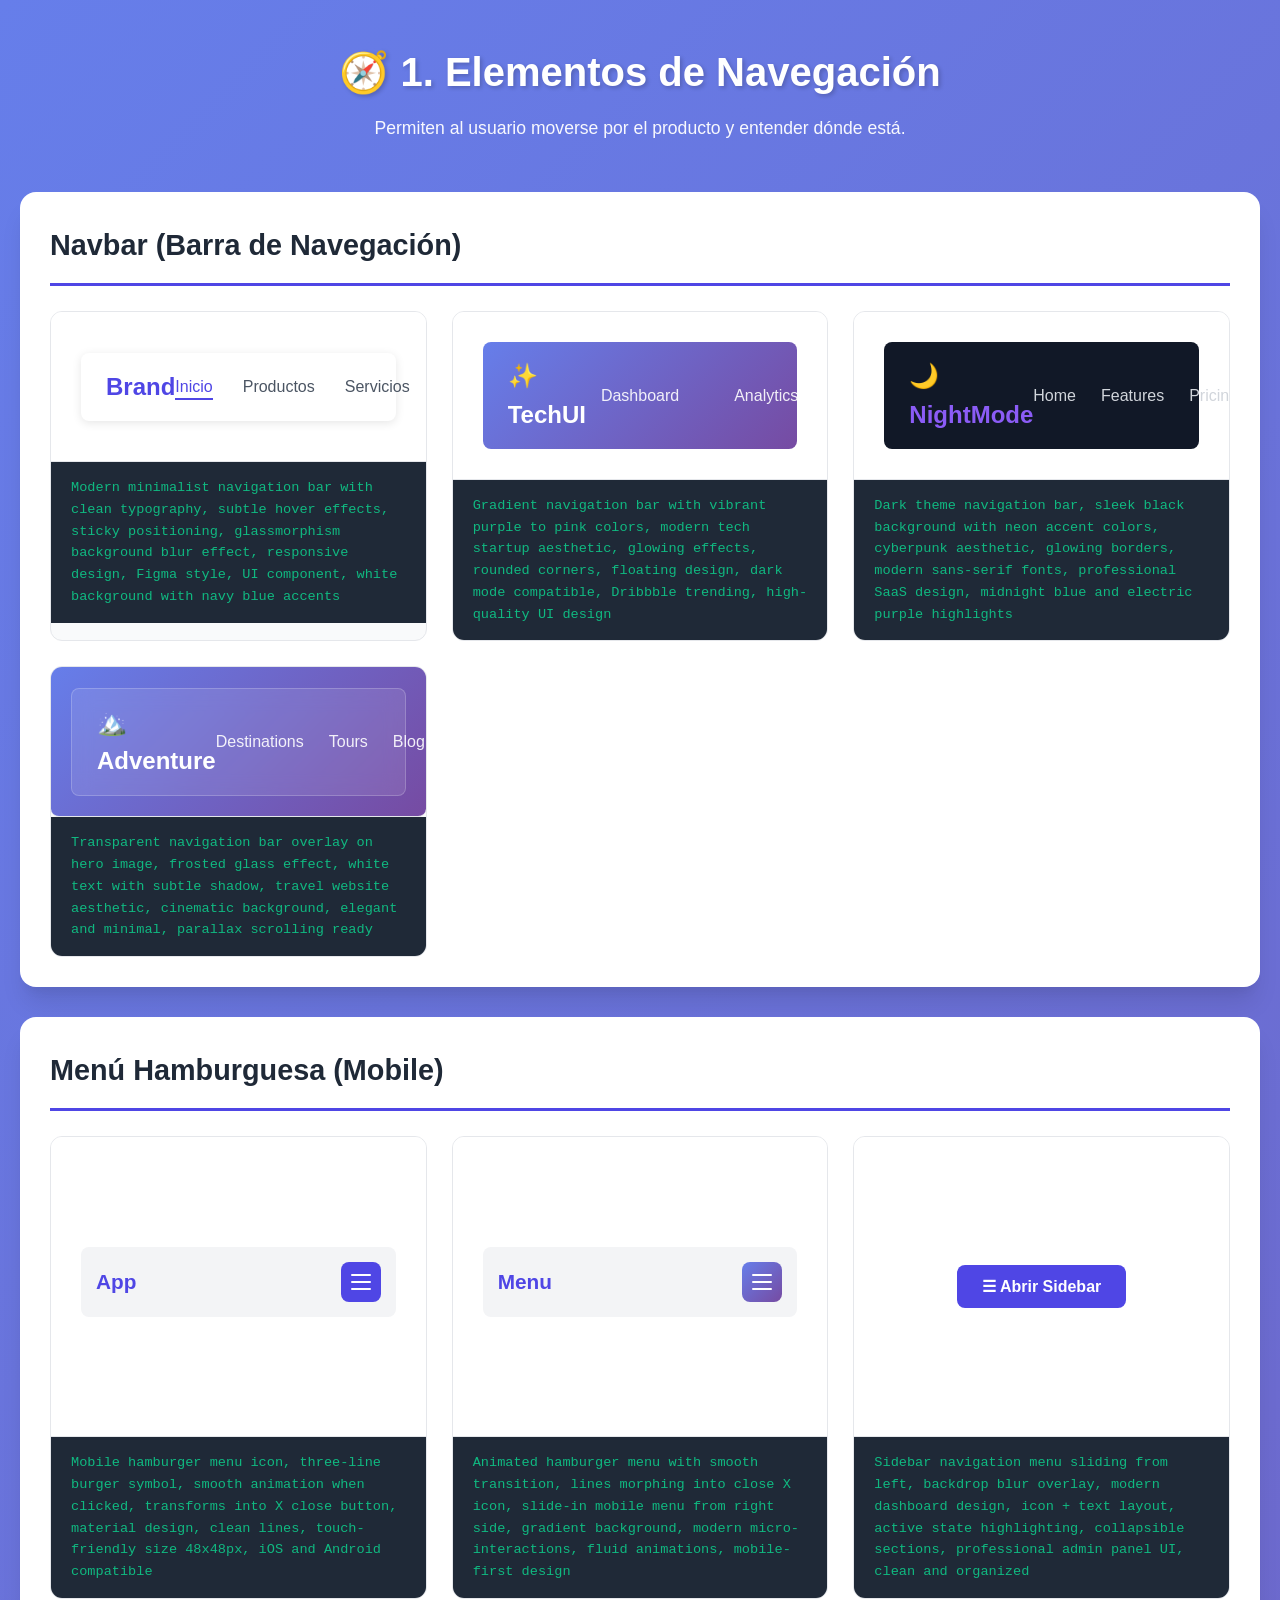
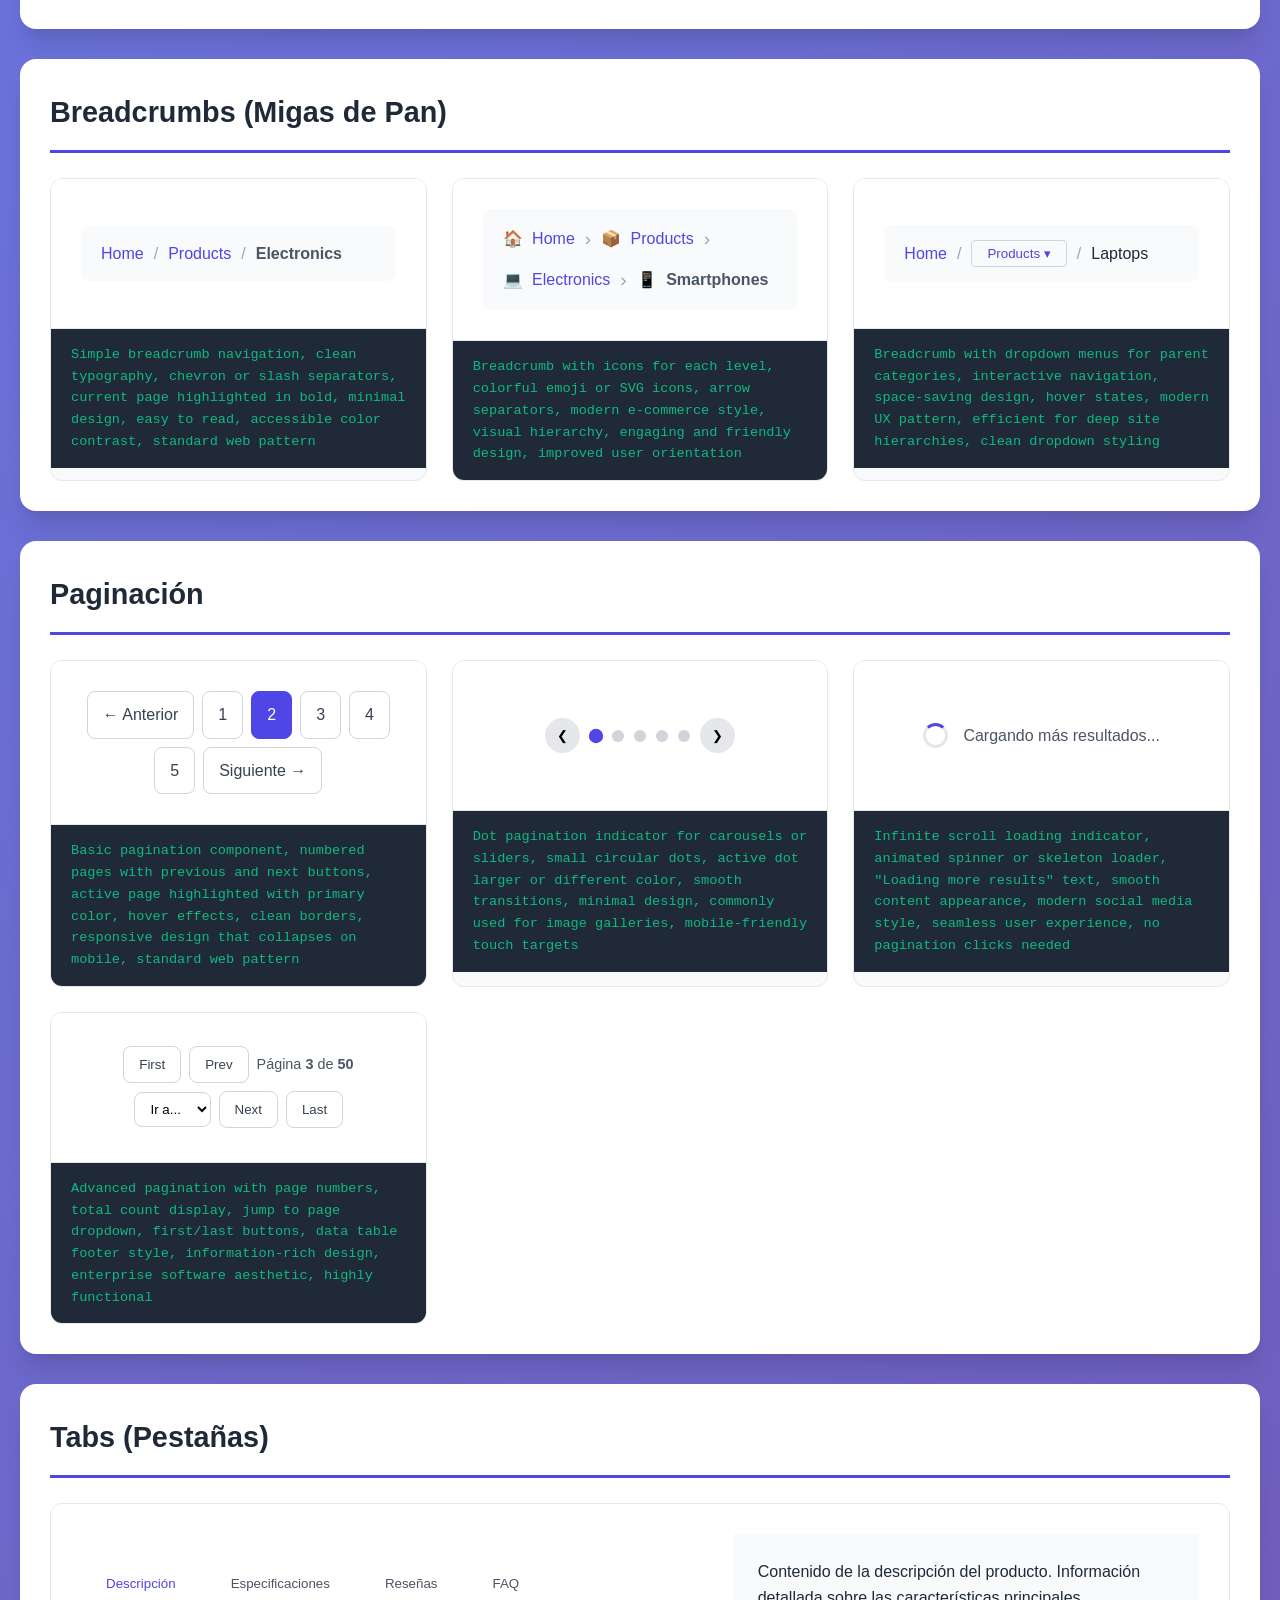
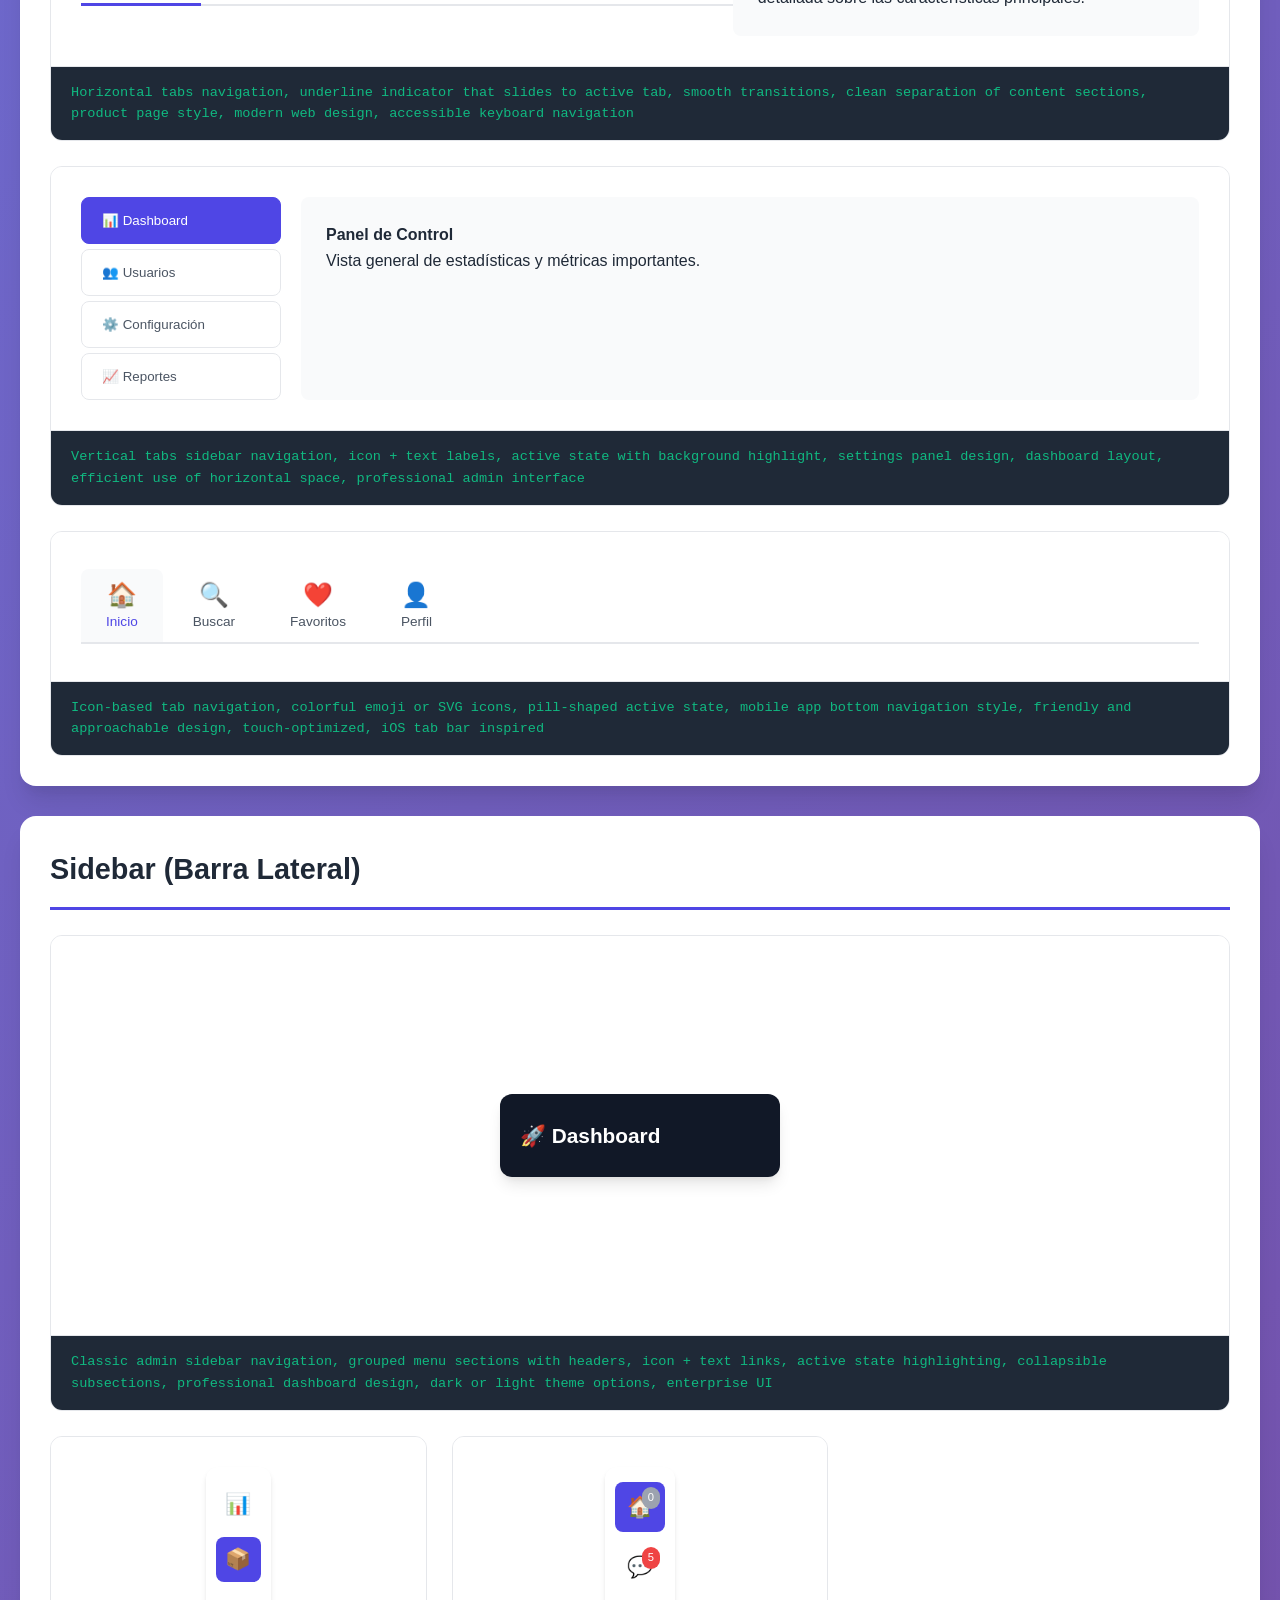
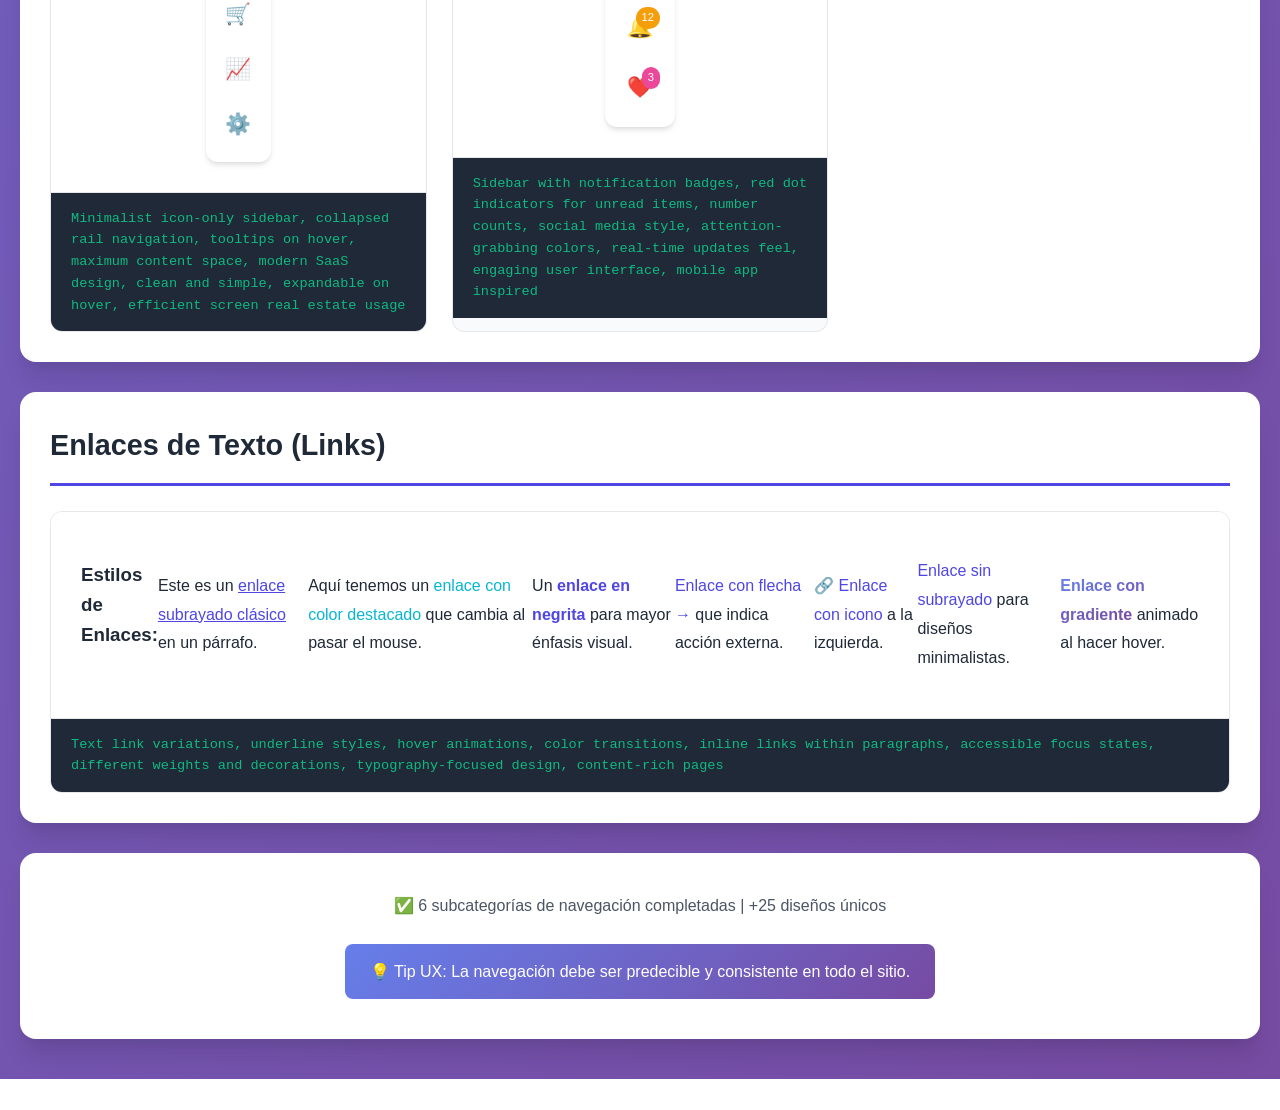
==== 1/components/01-navegacion/index.html @ bf999081 "update branch" ====
<!DOCTYPE html>
<html lang="es">
<head>
    <meta charset="UTF-8">
    <meta name="viewport" content="width=device-width, initial-scale=1.0">
    <title>UI/UX Mega Collection - Navegación</title>
    <link rel="stylesheet" href="../../assets/css/global.css">
    <link rel="stylesheet" href="styles.css">
</head>
<body>
    <div class="container">
        <header class="page-header">
            <h1>🧭 1. Elementos de Navegación</h1>
            <p>Permiten al usuario moverse por el producto y entender dónde está.</p>
        </header>

        <!-- BARRA DE NAVEGACIÓN -->
        <section class="component-section">
            <h2>Navbar (Barra de Navegación)</h2>
            
            <div class="component-grid">
                <!-- Navbar Clásica -->
                <div class="component-card">
                    <div class="preview">
                        <nav class="navbar-classic">
                            <div class="logo">Brand</div>
                            <ul class="nav-links">
                                <li><a href="#" class="active">Inicio</a></li>
                                <li><a href="#">Productos</a></li>
                                <li><a href="#">Servicios</a></li>
                                <li><a href="#">Contacto</a></li>
                            </ul>
                            <button class="btn-primary">Login</button>
                        </nav>
                    </div>
                    <div class="prompt-box" onclick="copyPrompt(this)">
                        <code>Modern minimalist navigation bar with clean typography, subtle hover effects, sticky positioning, glassmorphism background blur effect, responsive design, Figma style, UI component, white background with navy blue accents</code>
                    </div>
                </div>

                <!-- Navbar con Gradiente -->
                <div class="component-card">
                    <div class="preview">
                        <nav class="navbar-gradient">
                            <div class="logo-gradient">✨ TechUI</div>
                            <ul class="nav-links-gradient">
                                <li><a href="#">Dashboard</a></li>
                                <li><a href="#">Analytics</a></li>
                                <li><a href="#">Reports</a></li>
                                <li><a href="#">Settings</a></li>
                            </ul>
                            <div class="user-avatar">U</div>
                        </nav>
                    </div>
                    <div class="prompt-box" onclick="copyPrompt(this)">
                        <code>Gradient navigation bar with vibrant purple to pink colors, modern tech startup aesthetic, glowing effects, rounded corners, floating design, dark mode compatible, Dribbble trending, high-quality UI design</code>
                    </div>
                </div>

                <!-- Navbar oscura -->
                <div class="component-card">
                    <div class="preview">
                        <nav class="navbar-dark">
                            <div class="logo-dark">🌙 NightMode</div>
                            <ul class="nav-links-dark">
                                <li><a href="#">Home</a></li>
                                <li><a href="#">Features</a></li>
                                <li><a href="#">Pricing</a></li>
                                <li><a href="#">About</a></li>
                            </ul>
                            <button class="btn-outline-light">Sign Up</button>
                        </nav>
                    </div>
                    <div class="prompt-box" onclick="copyPrompt(this)">
                        <code>Dark theme navigation bar, sleek black background with neon accent colors, cyberpunk aesthetic, glowing borders, modern sans-serif fonts, professional SaaS design, midnight blue and electric purple highlights</code>
                    </div>
                </div>

                <!-- Navbar Transparente -->
                <div class="component-card">
                    <div class="preview navbar-transparent-wrapper">
                        <nav class="navbar-transparent">
                            <div class="logo-transparent">🏔️ Adventure</div>
                            <ul class="nav-links-transparent">
                                <li><a href="#">Destinations</a></li>
                                <li><a href="#">Tours</a></li>
                                <li><a href="#">Blog</a></li>
                                <li><a href="#">Contact</a></li>
                            </ul>
                        </nav>
                    </div>
                    <div class="prompt-box" onclick="copyPrompt(this)">
                        <code>Transparent navigation bar overlay on hero image, frosted glass effect, white text with subtle shadow, travel website aesthetic, cinematic background, elegant and minimal, parallax scrolling ready</code>
                    </div>
                </div>
            </div>
        </section>

        <!-- MENÚ HAMBURGUESA -->
        <section class="component-section">
            <h2>Menú Hamburguesa (Mobile)</h2>
            
            <div class="component-grid">
                <!-- Hamburguesa Clásico -->
                <div class="component-card">
                    <div class="preview mobile-preview">
                        <div class="mobile-header">
                            <span class="mobile-logo">App</span>
                            <button class="hamburger-btn" onclick="toggleMenu('menu1')">
                                <span></span>
                                <span></span>
                                <span></span>
                            </button>
                        </div>
                        <div id="menu1" class="mobile-menu">
                            <a href="#">Inicio</a>
                            <a href="#">Perfil</a>
                            <a href="#">Configuración</a>
                            <a href="#">Salir</a>
                        </div>
                    </div>
                    <div class="prompt-box" onclick="copyPrompt(this)">
                        <code>Mobile hamburger menu icon, three-line burger symbol, smooth animation when clicked, transforms into X close button, material design, clean lines, touch-friendly size 48x48px, iOS and Android compatible</code>
                    </div>
                </div>

                <!-- Hamburguesa Animado -->
                <div class="component-card">
                    <div class="preview mobile-preview">
                        <div class="mobile-header">
                            <span class="mobile-logo">Menu</span>
                            <button class="hamburger-animated" onclick="toggleMenu('menu2')">
                                <span class="line line1"></span>
                                <span class="line line2"></span>
                                <span class="line line3"></span>
                            </button>
                        </div>
                        <div id="menu2" class="mobile-menu-slide">
                            <a href="#" class="slide-link">🏠 Home</a>
                            <a href="#" class="slide-link">👤 Profile</a>
                            <a href="#" class="slide-link">⚙️ Settings</a>
                            <a href="#" class="slide-link">📊 Analytics</a>
                            <a href="#" class="slide-link">🚪 Logout</a>
                        </div>
                    </div>
                    <div class="prompt-box" onclick="copyPrompt(this)">
                        <code>Animated hamburger menu with smooth transition, lines morphing into close X icon, slide-in mobile menu from right side, gradient background, modern micro-interactions, fluid animations, mobile-first design</code>
                    </div>
                </div>

                <!-- Menú Lateral Deslizante -->
                <div class="component-card">
                    <div class="preview mobile-preview">
                        <button class="open-sidebar-btn" onclick="toggleSidebar()">☰ Abrir Sidebar</button>
                        <div id="sidebar-overlay" class="sidebar-overlay" onclick="toggleSidebar()"></div>
                        <div id="sidebar" class="sidebar-menu">
                            <div class="sidebar-header">
                                <h3>Menú</h3>
                                <button class="close-btn" onclick="toggleSidebar()">✕</button>
                            </div>
                            <nav class="sidebar-nav">
                                <a href="#" class="sidebar-item active">📱 Dashboard</a>
                                <a href="#" class="sidebar-item">🛒 Productos</a>
                                <a href="#" class="sidebar-item">📦 Pedidos</a>
                                <a href="#" class="sidebar-item">💬 Mensajes</a>
                                <a href="#" class="sidebar-item">⚙️ Configuración</a>
                            </nav>
                        </div>
                    </div>
                    <div class="prompt-box" onclick="copyPrompt(this)">
                        <code>Sidebar navigation menu sliding from left, backdrop blur overlay, modern dashboard design, icon + text layout, active state highlighting, collapsible sections, professional admin panel UI, clean and organized</code>
                    </div>
                </div>
            </div>
        </section>

        <!-- BREADCRUMBS -->
        <section class="component-section">
            <h2>Breadcrumbs (Migas de Pan)</h2>
            
            <div class="component-grid">
                <!-- Breadcrumb Simple -->
                <div class="component-card">
                    <div class="preview">
                        <nav class="breadcrumb-simple">
                            <a href="#">Home</a>
                            <span class="separator">/</span>
                            <a href="#">Products</a>
                            <span class="separator">/</span>
                            <span class="current">Electronics</span>
                        </nav>
                    </div>
                    <div class="prompt-box" onclick="copyPrompt(this)">
                        <code>Simple breadcrumb navigation, clean typography, chevron or slash separators, current page highlighted in bold, minimal design, easy to read, accessible color contrast, standard web pattern</code>
                    </div>
                </div>

                <!-- Breadcrumb con Iconos -->
                <div class="component-card">
                    <div class="preview">
                        <nav class="breadcrumb-icons">
                            <a href="#"><span class="icon">🏠</span> Home</a>
                            <span class="arrow">›</span>
                            <a href="#"><span class="icon">📦</span> Products</a>
                            <span class="arrow">›</span>
                            <a href="#"><span class="icon">💻</span> Electronics</a>
                            <span class="arrow">›</span>
                            <span class="current"><span class="icon">📱</span> Smartphones</span>
                        </nav>
                    </div>
                    <div class="prompt-box" onclick="copyPrompt(this)">
                        <code>Breadcrumb with icons for each level, colorful emoji or SVG icons, arrow separators, modern e-commerce style, visual hierarchy, engaging and friendly design, improved user orientation</code>
                    </div>
                </div>

                <!-- Breadcrumb Dropdown -->
                <div class="component-card">
                    <div class="preview">
                        <nav class="breadcrumb-dropdown">
                            <a href="#">Home</a>
                            <span class="separator">/</span>
                            <div class="dropdown-breadcrumb">
                                <button class="dropbtn">Products ▾</button>
                                <div class="dropdown-content">
                                    <a href="#">Electronics</a>
                                    <a href="#">Clothing</a>
                                    <a href="#">Books</a>
                                    <a href="#">Home & Garden</a>
                                </div>
                            </div>
                            <span class="separator">/</span>
                            <span class="current">Laptops</span>
                        </nav>
                    </div>
                    <div class="prompt-box" onclick="copyPrompt(this)">
                        <code>Breadcrumb with dropdown menus for parent categories, interactive navigation, space-saving design, hover states, modern UX pattern, efficient for deep site hierarchies, clean dropdown styling</code>
                    </div>
                </div>
            </div>
        </section>

        <!-- PAGINACIÓN -->
        <section class="component-section">
            <h2>Paginación</h2>
            
            <div class="component-grid">
                <!-- Paginación Básica -->
                <div class="component-card">
                    <div class="preview">
                        <div class="pagination-basic">
                            <a href="#" class="prev">← Anterior</a>
                            <a href="#" class="page">1</a>
                            <a href="#" class="page active">2</a>
                            <a href="#" class="page">3</a>
                            <a href="#" class="page">4</a>
                            <a href="#" class="page">5</a>
                            <a href="#" class="next">Siguiente →</a>
                        </div>
                    </div>
                    <div class="prompt-box" onclick="copyPrompt(this)">
                        <code>Basic pagination component, numbered pages with previous and next buttons, active page highlighted with primary color, hover effects, clean borders, responsive design that collapses on mobile, standard web pattern</code>
                    </div>
                </div>

                <!-- Paginación con Puntos -->
                <div class="component-card">
                    <div class="preview">
                        <div class="pagination-dots">
                            <button class="dot-btn">❮</button>
                            <span class="dot active"></span>
                            <span class="dot"></span>
                            <span class="dot"></span>
                            <span class="dot"></span>
                            <span class="dot"></span>
                            <button class="dot-btn">❯</button>
                        </div>
                    </div>
                    <div class="prompt-box" onclick="copyPrompt(this)">
                        <code>Dot pagination indicator for carousels or sliders, small circular dots, active dot larger or different color, smooth transitions, minimal design, commonly used for image galleries, mobile-friendly touch targets</code>
                    </div>
                </div>

                <!-- Paginación Infinita -->
                <div class="component-card">
                    <div class="preview">
                        <div class="infinite-scroll">
                            <div class="loading-spinner"></div>
                            <span>Cargando más resultados...</span>
                        </div>
                    </div>
                    <div class="prompt-box" onclick="copyPrompt(this)">
                        <code>Infinite scroll loading indicator, animated spinner or skeleton loader, "Loading more results" text, smooth content appearance, modern social media style, seamless user experience, no pagination clicks needed</code>
                    </div>
                </div>

                <!-- Paginación Avanzada -->
                <div class="component-card">
                    <div class="preview">
                        <div class="pagination-advanced">
                            <button class="btn-page">First</button>
                            <button class="btn-page">Prev</button>
                            <span class="page-info">Página <strong>3</strong> de <strong>50</strong></span>
                            <select class="page-jump">
                                <option>Ir a...</option>
                                <option>1</option>
                                <option>2</option>
                                <option>3</option>
                                <option>4</option>
                                <option>5</option>
                            </select>
                            <button class="btn-page">Next</button>
                            <button class="btn-page">Last</button>
                        </div>
                    </div>
                    <div class="prompt-box" onclick="copyPrompt(this)">
                        <code>Advanced pagination with page numbers, total count display, jump to page dropdown, first/last buttons, data table footer style, information-rich design, enterprise software aesthetic, highly functional</code>
                    </div>
                </div>
            </div>
        </section>

        <!-- TABS / PESTAÑAS -->
        <section class="component-section">
            <h2>Tabs (Pestañas)</h2>
            
            <div class="component-grid">
                <!-- Tabs Horizontales -->
                <div class="component-card full-width">
                    <div class="preview">
                        <div class="tabs-horizontal">
                            <button class="tab-btn active" onclick="switchTab(event, 'tab1')">Descripción</button>
                            <button class="tab-btn" onclick="switchTab(event, 'tab2')">Especificaciones</button>
                            <button class="tab-btn" onclick="switchTab(event, 'tab3')">Reseñas</button>
                            <button class="tab-btn" onclick="switchTab(event, 'tab4')">FAQ</button>
                        </div>
                        <div id="tab1" class="tab-content active">
                            <p>Contenido de la descripción del producto. Información detallada sobre las características principales.</p>
                        </div>
                    </div>
                    <div class="prompt-box" onclick="copyPrompt(this)">
                        <code>Horizontal tabs navigation, underline indicator that slides to active tab, smooth transitions, clean separation of content sections, product page style, modern web design, accessible keyboard navigation</code>
                    </div>
                </div>

                <!-- Tabs Verticales -->
                <div class="component-card full-width">
                    <div class="preview">
                        <div class="tabs-vertical">
                            <div class="vertical-tabs-list">
                                <button class="v-tab-btn active" onclick="switchVTab(event, 'vtab1')">📊 Dashboard</button>
                                <button class="v-tab-btn" onclick="switchVTab(event, 'vtab2')">👥 Usuarios</button>
                                <button class="v-tab-btn" onclick="switchVTab(event, 'vtab3')">⚙️ Configuración</button>
                                <button class="v-tab-btn" onclick="switchVTab(event, 'vtab4')">📈 Reportes</button>
                            </div>
                            <div id="vtab1" class="v-tab-content active">
                                <h4>Panel de Control</h4>
                                <p>Vista general de estadísticas y métricas importantes.</p>
                            </div>
                        </div>
                    </div>
                    <div class="prompt-box" onclick="copyPrompt(this)">
                        <code>Vertical tabs sidebar navigation, icon + text labels, active state with background highlight, settings panel design, dashboard layout, efficient use of horizontal space, professional admin interface</code>
                    </div>
                </div>

                <!-- Tabs con Iconos -->
                <div class="component-card full-width">
                    <div class="preview">
                        <div class="tabs-icon">
                            <button class="icon-tab-btn active">
                                <span class="tab-icon">🏠</span>
                                <span class="tab-text">Inicio</span>
                            </button>
                            <button class="icon-tab-btn">
                                <span class="tab-icon">🔍</span>
                                <span class="tab-text">Buscar</span>
                            </button>
                            <button class="icon-tab-btn">
                                <span class="tab-icon">❤️</span>
                                <span class="tab-text">Favoritos</span>
                            </button>
                            <button class="icon-tab-btn">
                                <span class="tab-icon">👤</span>
                                <span class="tab-text">Perfil</span>
                            </button>
                        </div>
                    </div>
                    <div class="prompt-box" onclick="copyPrompt(this)">
                        <code>Icon-based tab navigation, colorful emoji or SVG icons, pill-shaped active state, mobile app bottom navigation style, friendly and approachable design, touch-optimized, iOS tab bar inspired</code>
                    </div>
                </div>
            </div>
        </section>

        <!-- SIDEBAR -->
        <section class="component-section">
            <h2>Sidebar (Barra Lateral)</h2>
            
            <div class="component-grid">
                <!-- Sidebar Clásico -->
                <div class="component-card full-width">
                    <div class="preview sidebar-preview">
                        <aside class="sidebar-classic">
                            <div class="sidebar-brand">
                                <h3>🚀 Dashboard</h3>
                            </div>
                            <nav class="sidebar-menu">
                                <div class="menu-section">
                                    <span class="section-title">Principal</span>
                                    <a href="#" class="sidebar-link active">
                                        <span class="link-icon">📊</span>
                                        <span>Dashboard</span>
                                    </a>
                                    <a href="#" class="sidebar-link">
                                        <span class="link-icon">📦</span>
                                        <span>Productos</span>
                                    </a>
                                    <a href="#" class="sidebar-link">
                                        <span class="link-icon">🛒</span>
                                        <span>Pedidos</span>
                                    </a>
                                </div>
                                <div class="menu-section">
                                    <span class="section-title">Análisis</span>
                                    <a href="#" class="sidebar-link">
                                        <span class="link-icon">📈</span>
                                        <span>Reportes</span>
                                    </a>
                                    <a href="#" class="sidebar-link">
                                        <span class="link-icon">👥</span>
                                        <span>Clientes</span>
                                    </a>
                                </div>
                            </nav>
                        </aside>
                    </div>
                    <div class="prompt-box" onclick="copyPrompt(this)">
                        <code>Classic admin sidebar navigation, grouped menu sections with headers, icon + text links, active state highlighting, collapsible subsections, professional dashboard design, dark or light theme options, enterprise UI</code>
                    </div>
                </div>

                <!-- Sidebar Minimalista -->
                <div class="component-card">
                    <div class="preview sidebar-preview-small">
                        <aside class="sidebar-minimal">
                            <a href="#" class="mini-link" title="Dashboard">📊</a>
                            <a href="#" class="mini-link active" title="Productos">📦</a>
                            <a href="#" class="mini-link" title="Pedidos">🛒</a>
                            <a href="#" class="mini-link" title="Reportes">📈</a>
                            <a href="#" class="mini-link" title="Configuración">⚙️</a>
                        </aside>
                    </div>
                    <div class="prompt-box" onclick="copyPrompt(this)">
                        <code>Minimalist icon-only sidebar, collapsed rail navigation, tooltips on hover, maximum content space, modern SaaS design, clean and simple, expandable on hover, efficient screen real estate usage</code>
                    </div>
                </div>

                <!-- Sidebar con Notificaciones -->
                <div class="component-card">
                    <div class="preview sidebar-preview-small">
                        <aside class="sidebar-notifications">
                            <a href="#" class="notif-link active">
                                <span>🏠</span>
                                <span class="badge">0</span>
                            </a>
                            <a href="#" class="notif-link">
                                <span>💬</span>
                                <span class="badge badge-red">5</span>
                            </a>
                            <a href="#" class="notif-link">
                                <span>🔔</span>
                                <span class="badge badge-orange">12</span>
                            </a>
                            <a href="#" class="notif-link">
                                <span>❤️</span>
                                <span class="badge badge-pink">3</span>
                            </a>
                        </aside>
                    </div>
                    <div class="prompt-box" onclick="copyPrompt(this)">
                        <code>Sidebar with notification badges, red dot indicators for unread items, number counts, social media style, attention-grabbing colors, real-time updates feel, engaging user interface, mobile app inspired</code>
                    </div>
                </div>
            </div>
        </section>

        <!-- ENLACES DE TEXTO -->
        <section class="component-section">
            <h2>Enlaces de Texto (Links)</h2>
            
            <div class="component-grid">
                <div class="component-card">
                    <div class="preview links-preview">
                        <h3>Estilos de Enlaces:</h3>
                        <p>Este es un <a href="#" class="link-underline">enlace subrayado clásico</a> en un párrafo.</p>
                        <p>Aquí tenemos un <a href="#" class="link-color">enlace con color destacado</a> que cambia al pasar el mouse.</p>
                        <p>Un <a href="#" class="link-bold">enlace en negrita</a> para mayor énfasis visual.</p>
                        <p><a href="#" class="link-arrow">Enlace con flecha →</a> que indica acción externa.</p>
                        <p><a href="#" class="link-icon-left">🔗 Enlace con icono</a> a la izquierda.</p>
                        <p><a href="#" class="link-no-underline">Enlace sin subrayado</a> para diseños minimalistas.</p>
                        <p><a href="#" class="link-gradient">Enlace con gradiente</a> animado al hacer hover.</p>
                    </div>
                    <div class="prompt-box" onclick="copyPrompt(this)">
                        <code>Text link variations, underline styles, hover animations, color transitions, inline links within paragraphs, accessible focus states, different weights and decorations, typography-focused design, content-rich pages</code>
                    </div>
                </div>
            </div>
        </section>

        <footer class="page-footer">
            <p>✅ 6 subcategorías de navegación completadas | +25 diseños únicos</p>
            <p class="tip">💡 Tip UX: La navegación debe ser predecible y consistente en todo el sitio.</p>
        </footer>
    </div>

    <script src="../../assets/js/utils.js"></script>
    <script src="script.js"></script>
</body>
</html>
---- 1/assets/css/global.css ----
/* ========================================
   GLOBAL STYLES - UI/UX Mega Collection
   ======================================== */

:root {
    --primary: #4f46e5;
    --primary-dark: #4338ca;
    --secondary: #06b6d4;
    --success: #10b981;
    --warning: #f59e0b;
    --danger: #ef4444;
    --info: #3b82f6;
    
    --gray-50: #f9fafb;
    --gray-100: #f3f4f6;
    --gray-200: #e5e7eb;
    --gray-300: #d1d5db;
    --gray-400: #9ca3af;
    --gray-500: #6b7280;
    --gray-600: #4b5563;
    --gray-700: #374151;
    --gray-800: #1f2937;
    --gray-900: #111827;
    
    --shadow-sm: 0 1px 2px 0 rgba(0, 0, 0, 0.05);
    --shadow-md: 0 4px 6px -1px rgba(0, 0, 0, 0.1), 0 2px 4px -1px rgba(0, 0, 0, 0.06);
    --shadow-lg: 0 10px 15px -3px rgba(0, 0, 0, 0.1), 0 4px 6px -2px rgba(0, 0, 0, 0.05);
    --shadow-xl: 0 20px 25px -5px rgba(0, 0, 0, 0.1), 0 10px 10px -5px rgba(0, 0, 0, 0.04);
    
    --radius-sm: 4px;
    --radius-md: 8px;
    --radius-lg: 12px;
    --radius-xl: 16px;
    --radius-full: 9999px;
}

* {
    margin: 0;
    padding: 0;
    box-sizing: border-box;
}

body {
    font-family: 'Segoe UI', Tahoma, Geneva, Verdana, sans-serif;
    background: linear-gradient(135deg, #667eea 0%, #764ba2 100%);
    min-height: 100vh;
    color: var(--gray-800);
    line-height: 1.6;
}

.container {
    max-width: 1400px;
    margin: 0 auto;
    padding: 40px 20px;
}

.page-header {
    text-align: center;
    margin-bottom: 50px;
    color: white;
}

.page-header h1 {
    font-size: 2.5rem;
    margin-bottom: 10px;
    text-shadow: 2px 2px 4px rgba(0,0,0,0.2);
}

.page-header p {
    font-size: 1.1rem;
    opacity: 0.95;
}

.component-section {
    background: white;
    border-radius: var(--radius-xl);
    padding: 30px;
    margin-bottom: 30px;
    box-shadow: var(--shadow-xl);
}

.component-section h2 {
    color: var(--gray-800);
    margin-bottom: 25px;
    padding-bottom: 15px;
    border-bottom: 3px solid var(--primary);
    font-size: 1.8rem;
}

.component-grid {
    display: grid;
    grid-template-columns: repeat(auto-fit, minmax(350px, 1fr));
    gap: 25px;
}

.component-card {
    background: var(--gray-50);
    border-radius: var(--radius-lg);
    overflow: hidden;
    border: 1px solid var(--gray-200);
    transition: transform 0.3s ease, box-shadow 0.3s ease;
}

.component-card:hover {
    transform: translateY(-5px);
    box-shadow: var(--shadow-xl);
}

.component-card.full-width {
    grid-column: 1 / -1;
}

.preview {
    padding: 30px;
    background: white;
    min-height: 150px;
    display: flex;
    align-items: center;
    justify-content: center;
    border-bottom: 1px solid var(--gray-200);
}

.mobile-preview {
    min-height: 300px;
    flex-direction: column;
    position: relative;
    overflow: hidden;
}

.prompt-box {
    padding: 15px 20px;
    background: var(--gray-800);
    color: #10b981;
    font-family: 'Courier New', monospace;
    font-size: 0.85rem;
    cursor: pointer;
    transition: background 0.3s ease;
    position: relative;
}

.prompt-box:hover {
    background: var(--gray-900);
}

.prompt-box::before {
    content: '📋 Click para copiar';
    position: absolute;
    top: 5px;
    right: 10px;
    font-size: 0.7rem;
    color: var(--gray-400);
    opacity: 0;
    transition: opacity 0.3s ease;
}

.prompt-box:hover::before {
    opacity: 1;
}

.prompt-box code {
    display: block;
    word-wrap: break-word;
}

.page-footer {
    text-align: center;
    padding: 30px;
    background: white;
    border-radius: var(--radius-xl);
    margin-top: 30px;
    box-shadow: var(--shadow-xl);
}

.page-footer p {
    margin: 10px 0;
    color: var(--gray-600);
}

.page-footer .tip {
    background: linear-gradient(135deg, #667eea 0%, #764ba2 100%);
    color: white;
    padding: 15px 25px;
    border-radius: var(--radius-md);
    display: inline-block;
    margin-top: 15px;
}

/* Toast Notification */
.toast {
    position: fixed;
    bottom: 30px;
    right: 30px;
    background: var(--gray-800);
    color: white;
    padding: 15px 25px;
    border-radius: var(--radius-md);
    box-shadow: var(--shadow-xl);
    transform: translateX(400px);
    transition: transform 0.3s ease;
    z-index: 10000;
}

.toast.show {
    transform: translateX(0);
}

.toast.success {
    background: var(--success);
}

/* Responsive */
@media (max-width: 768px) {
    .container {
        padding: 20px 15px;
    }
    
    .page-header h1 {
        font-size: 1.8rem;
    }
    
    .component-section {
        padding: 20px;
    }
    
    .component-grid {
        grid-template-columns: 1fr;
    }
    
    .preview {
        padding: 20px;
    }
}
---- 1/components/01-navegacion/styles.css ----
/* ========================================
   NAVEGACIÓN - Estilos Específicos
   ======================================== */

/* === NAVBAR CLÁSICA === */
.navbar-classic {
    display: flex;
    align-items: center;
    justify-content: space-between;
    padding: 15px 25px;
    background: white;
    box-shadow: 0 2px 10px rgba(0,0,0,0.1);
    border-radius: var(--radius-md);
    width: 100%;
}

.navbar-classic .logo {
    font-size: 1.5rem;
    font-weight: bold;
    color: var(--primary);
}

.navbar-classic .nav-links {
    display: flex;
    list-style: none;
    gap: 30px;
}

.navbar-classic .nav-links a {
    text-decoration: none;
    color: var(--gray-600);
    font-weight: 500;
    transition: color 0.3s ease;
    position: relative;
}

.navbar-classic .nav-links a:hover,
.navbar-classic .nav-links a.active {
    color: var(--primary);
}

.navbar-classic .nav-links a::after {
    content: '';
    position: absolute;
    bottom: -5px;
    left: 0;
    width: 0;
    height: 2px;
    background: var(--primary);
    transition: width 0.3s ease;
}

.navbar-classic .nav-links a:hover::after,
.navbar-classic .nav-links a.active::after {
    width: 100%;
}

.btn-primary {
    background: var(--primary);
    color: white;
    border: none;
    padding: 10px 20px;
    border-radius: var(--radius-md);
    cursor: pointer;
    font-weight: 600;
    transition: background 0.3s ease;
}

.btn-primary:hover {
    background: var(--primary-dark);
}

/* === NAVBAR GRADIENTE === */
.navbar-gradient {
    display: flex;
    align-items: center;
    justify-content: space-between;
    padding: 15px 25px;
    background: linear-gradient(135deg, #667eea 0%, #764ba2 100%);
    border-radius: var(--radius-md);
    width: 100%;
    color: white;
}

.logo-gradient {
    font-size: 1.5rem;
    font-weight: bold;
}

.nav-links-gradient {
    display: flex;
    list-style: none;
    gap: 25px;
}

.nav-links-gradient a {
    color: rgba(255,255,255,0.9);
    text-decoration: none;
    font-weight: 500;
    transition: all 0.3s ease;
    padding: 8px 15px;
    border-radius: var(--radius-md);
}

.nav-links-gradient a:hover {
    background: rgba(255,255,255,0.2);
    color: white;
}

.user-avatar {
    width: 40px;
    height: 40px;
    border-radius: var(--radius-full);
    background: rgba(255,255,255,0.3);
    display: flex;
    align-items: center;
    justify-content: center;
    font-weight: bold;
    cursor: pointer;
    transition: transform 0.3s ease;
}

.user-avatar:hover {
    transform: scale(1.1);
}

/* === NAVBAR DARK === */
.navbar-dark {
    display: flex;
    align-items: center;
    justify-content: space-between;
    padding: 15px 25px;
    background: var(--gray-900);
    border-radius: var(--radius-md);
    width: 100%;
}

.logo-dark {
    font-size: 1.5rem;
    font-weight: bold;
    color: #8b5cf6;
}

.nav-links-dark {
    display: flex;
    list-style: none;
    gap: 25px;
}

.nav-links-dark a {
    color: var(--gray-300);
    text-decoration: none;
    font-weight: 500;
    transition: color 0.3s ease;
}

.nav-links-dark a:hover {
    color: #8b5cf6;
}

.btn-outline-light {
    background: transparent;
    color: white;
    border: 2px solid white;
    padding: 8px 20px;
    border-radius: var(--radius-md);
    cursor: pointer;
    font-weight: 600;
    transition: all 0.3s ease;
}

.btn-outline-light:hover {
    background: white;
    color: var(--gray-900);
}

/* === NAVBAR TRANSPARENTE === */
.navbar-transparent-wrapper {
    background: linear-gradient(135deg, #667eea 0%, #764ba2 100%);
    padding: 20px;
    border-radius: var(--radius-md);
    width: 100%;
}

.navbar-transparent {
    display: flex;
    align-items: center;
    justify-content: space-between;
    padding: 15px 25px;
    background: rgba(255,255,255,0.1);
    backdrop-filter: blur(10px);
    border-radius: var(--radius-md);
    width: 100%;
    border: 1px solid rgba(255,255,255,0.2);
}

.logo-transparent {
    font-size: 1.5rem;
    font-weight: bold;
    color: white;
}

.nav-links-transparent {
    display: flex;
    list-style: none;
    gap: 25px;
}

.nav-links-transparent a {
    color: rgba(255,255,255,0.9);
    text-decoration: none;
    font-weight: 500;
    transition: all 0.3s ease;
}

.nav-links-transparent a:hover {
    color: white;
    text-shadow: 0 0 10px rgba(255,255,255,0.5);
}

/* === HAMBURGER MENU === */
.mobile-header {
    display: flex;
    justify-content: space-between;
    align-items: center;
    width: 100%;
    padding: 15px;
    background: var(--gray-100);
    border-radius: var(--radius-md);
}

.mobile-logo {
    font-size: 1.3rem;
    font-weight: bold;
    color: var(--primary);
}

.hamburger-btn {
    width: 40px;
    height: 40px;
    background: var(--primary);
    border: none;
    border-radius: var(--radius-md);
    cursor: pointer;
    display: flex;
    flex-direction: column;
    justify-content: center;
    align-items: center;
    gap: 5px;
    transition: background 0.3s ease;
}

.hamburger-btn:hover {
    background: var(--primary-dark);
}

.hamburger-btn span {
    width: 20px;
    height: 2px;
    background: white;
    border-radius: 2px;
    transition: all 0.3s ease;
}

.mobile-menu {
    width: 100%;
    background: white;
    border-radius: var(--radius-md);
    margin-top: 10px;
    overflow: hidden;
    max-height: 0;
    transition: max-height 0.3s ease;
}

.mobile-menu.active {
    max-height: 300px;
}

.mobile-menu a {
    display: block;
    padding: 15px 20px;
    color: var(--gray-700);
    text-decoration: none;
    border-bottom: 1px solid var(--gray-100);
    transition: all 0.3s ease;
}

.mobile-menu a:hover {
    background: var(--gray-50);
    color: var(--primary);
    padding-left: 25px;
}

/* === HAMBURGER ANIMATED === */
.hamburger-animated {
    width: 40px;
    height: 40px;
    background: linear-gradient(135deg, #667eea 0%, #764ba2 100%);
    border: none;
    border-radius: var(--radius-md);
    cursor: pointer;
    display: flex;
    flex-direction: column;
    justify-content: center;
    align-items: center;
    gap: 5px;
    transition: transform 0.3s ease;
}

.hamburger-animated:hover {
    transform: scale(1.05);
}

.hamburger-animated .line {
    width: 20px;
    height: 2px;
    background: white;
    border-radius: 2px;
    transition: all 0.3s ease;
}

.hamburger-animated.active .line1 {
    transform: rotate(45deg) translate(5px, 5px);
}

.hamburger-animated.active .line2 {
    opacity: 0;
}

.hamburger-animated.active .line3 {
    transform: rotate(-45deg) translate(5px, -5px);
}

.mobile-menu-slide {
    width: 100%;
    background: linear-gradient(135deg, #667eea 0%, #764ba2 100%);
    border-radius: var(--radius-md);
    margin-top: 10px;
    overflow: hidden;
    max-height: 0;
    transition: max-height 0.3s ease;
}

.mobile-menu-slide.active {
    max-height: 400px;
}

.slide-link {
    display: block;
    padding: 15px 20px;
    color: white;
    text-decoration: none;
    border-bottom: 1px solid rgba(255,255,255,0.1);
    transition: all 0.3s ease;
}

.slide-link:hover {
    background: rgba(255,255,255,0.2);
    padding-left: 25px;
}

/* === SIDEBAR SLIDE === */
.open-sidebar-btn {
    padding: 12px 25px;
    background: var(--primary);
    color: white;
    border: none;
    border-radius: var(--radius-md);
    cursor: pointer;
    font-size: 1rem;
    font-weight: 600;
    transition: background 0.3s ease;
}

.open-sidebar-btn:hover {
    background: var(--primary-dark);
}

.sidebar-overlay {
    position: fixed;
    top: 0;
    left: 0;
    width: 100%;
    height: 100%;
    background: rgba(0,0,0,0.5);
    backdrop-filter: blur(5px);
    z-index: 999;
    opacity: 0;
    visibility: hidden;
    transition: all 0.3s ease;
}

.sidebar-overlay.active {
    opacity: 1;
    visibility: visible;
}

.sidebar-menu {
    position: fixed;
    top: 0;
    left: -300px;
    width: 280px;
    height: 100%;
    background: white;
    z-index: 1000;
    transition: left 0.3s ease;
    box-shadow: var(--shadow-xl);
}

.sidebar-menu.active {
    left: 0;
}

.sidebar-header {
    display: flex;
    justify-content: space-between;
    align-items: center;
    padding: 20px;
    background: var(--gray-900);
    color: white;
}

.sidebar-header h3 {
    font-size: 1.3rem;
}

.close-btn {
    background: transparent;
    border: none;
    color: white;
    font-size: 1.5rem;
    cursor: pointer;
    transition: transform 0.3s ease;
}

.close-btn:hover {
    transform: scale(1.2);
}

.sidebar-nav {
    padding: 20px 0;
}

.sidebar-item {
    display: flex;
    align-items: center;
    gap: 15px;
    padding: 15px 20px;
    color: var(--gray-700);
    text-decoration: none;
    transition: all 0.3s ease;
    border-left: 3px solid transparent;
}

.sidebar-item:hover,
.sidebar-item.active {
    background: var(--gray-50);
    color: var(--primary);
    border-left-color: var(--primary);
}

/* === BREADCRUMBS === */
.breadcrumb-simple,
.breadcrumb-icons,
.breadcrumb-dropdown {
    display: flex;
    align-items: center;
    gap: 10px;
    padding: 15px 20px;
    background: var(--gray-50);
    border-radius: var(--radius-md);
    width: 100%;
    flex-wrap: wrap;
}

.breadcrumb-simple a,
.breadcrumb-icons a,
.breadcrumb-dropdown a {
    color: var(--primary);
    text-decoration: none;
    font-weight: 500;
    transition: color 0.3s ease;
}

.breadcrumb-simple a:hover,
.breadcrumb-icons a:hover,
.breadcrumb-dropdown a:hover {
    color: var(--primary-dark);
    text-decoration: underline;
}

.breadcrumb-simple .separator,
.breadcrumb-dropdown .separator {
    color: var(--gray-400);
}

.breadcrumb-simple .current,
.breadcrumb-icons .current {
    color: var(--gray-600);
    font-weight: 600;
}

.breadcrumb-icons .icon {
    margin-right: 5px;
}

.breadcrumb-icons .arrow {
    color: var(--gray-400);
    font-size: 1.2rem;
}

/* Breadcrumb Dropdown */
.dropdown-breadcrumb {
    position: relative;
    display: inline-block;
}

.dropbtn {
    background: transparent;
    border: 1px solid var(--gray-300);
    padding: 5px 15px;
    border-radius: var(--radius-sm);
    cursor: pointer;
    color: var(--primary);
    font-weight: 500;
    transition: all 0.3s ease;
}

.dropbtn:hover {
    background: var(--primary);
    color: white;
    border-color: var(--primary);
}

.dropdown-content {
    display: none;
    position: absolute;
    top: 100%;
    left: 0;
    background: white;
    min-width: 180px;
    box-shadow: var(--shadow-lg);
    border-radius: var(--radius-md);
    z-index: 100;
    overflow: hidden;
}

.dropdown-breadcrumb:hover .dropdown-content {
    display: block;
}

.dropdown-content a {
    display: block;
    padding: 10px 15px;
    color: var(--gray-700);
    text-decoration: none;
    transition: background 0.3s ease;
}

.dropdown-content a:hover {
    background: var(--gray-50);
    color: var(--primary);
    text-decoration: none;
}

/* === PAGINACIÓN === */
.pagination-basic,
.pagination-advanced {
    display: flex;
    align-items: center;
    gap: 8px;
    justify-content: center;
    flex-wrap: wrap;
}

.pagination-basic a,
.btn-page {
    padding: 10px 15px;
    border: 1px solid var(--gray-300);
    background: white;
    color: var(--gray-700);
    text-decoration: none;
    border-radius: var(--radius-md);
    font-weight: 500;
    transition: all 0.3s ease;
    cursor: pointer;
}

.pagination-basic a:hover,
.btn-page:hover {
    background: var(--primary);
    color: white;
    border-color: var(--primary);
}

.pagination-basic a.active,
.btn-page.active {
    background: var(--primary);
    color: white;
    border-color: var(--primary);
}

.pagination-dots {
    display: flex;
    align-items: center;
    gap: 10px;
    justify-content: center;
}

.dot-btn {
    background: var(--gray-200);
    border: none;
    width: 35px;
    height: 35px;
    border-radius: var(--radius-full);
    cursor: pointer;
    transition: all 0.3s ease;
}

.dot-btn:hover {
    background: var(--primary);
    color: white;
}

.dot {
    width: 12px;
    height: 12px;
    border-radius: var(--radius-full);
    background: var(--gray-300);
    cursor: pointer;
    transition: all 0.3s ease;
}

.dot:hover,
.dot.active {
    background: var(--primary);
    transform: scale(1.2);
}

.infinite-scroll {
    display: flex;
    align-items: center;
    gap: 15px;
    justify-content: center;
    padding: 20px;
    color: var(--gray-600);
}

.loading-spinner {
    width: 25px;
    height: 25px;
    border: 3px solid var(--gray-200);
    border-top-color: var(--primary);
    border-radius: var(--radius-full);
    animation: spin 1s linear infinite;
}

@keyframes spin {
    to { transform: rotate(360deg); }
}

.page-info {
    color: var(--gray-600);
    font-size: 0.9rem;
}

.page-jump {
    padding: 8px 12px;
    border: 1px solid var(--gray-300);
    border-radius: var(--radius-md);
    background: white;
    cursor: pointer;
}

/* === TABS === */
.tabs-horizontal,
.tabs-icon {
    display: flex;
    gap: 5px;
    border-bottom: 2px solid var(--gray-200);
    padding-bottom: 0;
    width: 100%;
}

.tab-btn,
.icon-tab-btn {
    padding: 12px 25px;
    background: transparent;
    border: none;
    border-bottom: 3px solid transparent;
    cursor: pointer;
    font-weight: 500;
    color: var(--gray-600);
    transition: all 0.3s ease;
    margin-bottom: -2px;
}

.tab-btn:hover,
.icon-tab-btn:hover {
    color: var(--primary);
}

.tab-btn.active,
.icon-tab-btn.active {
    color: var(--primary);
    border-bottom-color: var(--primary);
}

.icon-tab-btn {
    display: flex;
    flex-direction: column;
    align-items: center;
    gap: 5px;
    border-radius: var(--radius-md) var(--radius-md) 0 0;
}

.icon-tab-btn.active {
    background: var(--gray-50);
    border-bottom: none;
    margin-bottom: 0;
}

.tab-icon {
    font-size: 1.5rem;
}

.tab-text {
    font-size: 0.85rem;
}

.tab-content {
    display: none;
    padding: 25px;
    background: var(--gray-50);
    border-radius: 0 0 var(--radius-md) var(--radius-md);
}

.tab-content.active {
    display: block;
}

/* Tabs Verticales */
.tabs-vertical {
    display: flex;
    gap: 20px;
    width: 100%;
}

.vertical-tabs-list {
    display: flex;
    flex-direction: column;
    gap: 5px;
    min-width: 200px;
}

.v-tab-btn {
    padding: 15px 20px;
    background: white;
    border: 1px solid var(--gray-200);
    border-radius: var(--radius-md);
    cursor: pointer;
    text-align: left;
    font-weight: 500;
    color: var(--gray-600);
    transition: all 0.3s ease;
}

.v-tab-btn:hover {
    border-color: var(--primary);
    color: var(--primary);
}

.v-tab-btn.active {
    background: var(--primary);
    color: white;
    border-color: var(--primary);
}

.v-tab-content {
    flex: 1;
    display: none;
    padding: 25px;
    background: var(--gray-50);
    border-radius: var(--radius-md);
}

.v-tab-content.active {
    display: block;
}

/* === SIDEBAR CLASSIC === */
.sidebar-preview {
    width: 100%;
    min-height: 400px;
}

.sidebar-classic {
    width: 100%;
    max-width: 280px;
    background: white;
    border-radius: var(--radius-lg);
    box-shadow: var(--shadow-lg);
    overflow: hidden;
}

.sidebar-brand {
    padding: 25px 20px;
    background: var(--gray-900);
    color: white;
}

.sidebar-brand h3 {
    font-size: 1.3rem;
}

.sidebar-menu {
    padding: 15px 0;
}

.menu-section {
    margin-bottom: 20px;
}

.section-title {
    display: block;
    padding: 10px 20px;
    font-size: 0.75rem;
    font-weight: 600;
    text-transform: uppercase;
    color: var(--gray-400);
    letter-spacing: 1px;
}

.sidebar-link {
    display: flex;
    align-items: center;
    gap: 12px;
    padding: 12px 20px;
    color: var(--gray-700);
    text-decoration: none;
    transition: all 0.3s ease;
    border-left: 3px solid transparent;
}

.sidebar-link:hover,
.sidebar-link.active {
    background: var(--gray-50);
    color: var(--primary);
    border-left-color: var(--primary);
}

.link-icon {
    font-size: 1.2rem;
}

/* Sidebar Minimalista */
.sidebar-preview-small {
    width: 100%;
    display: flex;
    justify-content: center;
}

.sidebar-minimal {
    display: flex;
    flex-direction: column;
    gap: 10px;
    padding: 15px 10px;
    background: white;
    border-radius: var(--radius-lg);
    box-shadow: var(--shadow-md);
}

.mini-link {
    width: 45px;
    height: 45px;
    display: flex;
    align-items: center;
    justify-content: center;
    border-radius: var(--radius-md);
    text-decoration: none;
    font-size: 1.3rem;
    transition: all 0.3s ease;
    position: relative;
}

.mini-link:hover {
    background: var(--gray-100);
}

.mini-link.active {
    background: var(--primary);
    color: white;
}

/* Sidebar con Notificaciones */
.sidebar-notifications {
    display: flex;
    flex-direction: column;
    gap: 10px;
    padding: 15px 10px;
    background: white;
    border-radius: var(--radius-lg);
    box-shadow: var(--shadow-md);
}

.notif-link {
    width: 50px;
    height: 50px;
    display: flex;
    align-items: center;
    justify-content: center;
    border-radius: var(--radius-md);
    text-decoration: none;
    font-size: 1.3rem;
    transition: all 0.3s ease;
    position: relative;
}

.notif-link:hover {
    background: var(--gray-100);
}

.notif-link.active {
    background: var(--primary);
    color: white;
}

.badge {
    position: absolute;
    top: 5px;
    right: 5px;
    background: var(--gray-400);
    color: white;
    font-size: 0.7rem;
    padding: 2px 6px;
    border-radius: var(--radius-full);
    min-width: 18px;
    text-align: center;
}

.badge-red {
    background: var(--danger);
}

.badge-orange {
    background: var(--warning);
}

.badge-pink {
    background: #ec4899;
}

/* === LINKS === */
.links-preview {
    width: 100%;
    text-align: left;
    padding: 30px;
}

.links-preview h3 {
    margin-bottom: 20px;
    color: var(--gray-800);
}

.links-preview p {
    margin: 15px 0;
    line-height: 1.8;
}

.link-underline {
    color: var(--primary);
    text-decoration: underline;
    transition: color 0.3s ease;
}

.link-underline:hover {
    color: var(--primary-dark);
}

.link-color {
    color: var(--secondary);
    text-decoration: none;
    font-weight: 500;
    transition: all 0.3s ease;
}

.link-color:hover {
    color: var(--primary);
    text-decoration: underline;
}

.link-bold {
    color: var(--primary);
    font-weight: 700;
    text-decoration: none;
    transition: all 0.3s ease;
}

.link-bold:hover {
    color: var(--primary-dark);
    text-decoration: underline;
}

.link-arrow {
    color: var(--primary);
    text-decoration: none;
    font-weight: 500;
    transition: all 0.3s ease;
}

.link-arrow:hover {
    color: var(--primary-dark);
    padding-right: 5px;
}

.link-icon-left {
    color: var(--primary);
    text-decoration: none;
    font-weight: 500;
    transition: all 0.3s ease;
}

.link-icon-left:hover {
    color: var(--primary-dark);
    transform: translateX(3px);
}

.link-no-underline {
    color: var(--primary);
    text-decoration: none;
    font-weight: 500;
    transition: all 0.3s ease;
}

.link-no-underline:hover {
    color: var(--primary-dark);
}

.link-gradient {
    background: linear-gradient(135deg, #667eea 0%, #764ba2 100%);
    -webkit-background-clip: text;
    -webkit-text-fill-color: transparent;
    background-clip: text;
    text-decoration: none;
    font-weight: 700;
    transition: all 0.3s ease;
}

.link-gradient:hover {
    filter: brightness(1.2);
    text-decoration: underline;
}

/* Responsive Navigation */
@media (max-width: 768px) {
    .navbar-classic,
    .navbar-gradient,
    .navbar-dark,
    .navbar-transparent {
        flex-wrap: wrap;
    }
    
    .navbar-classic .nav-links,
    .navbar-gradient .nav-links-gradient,
    .navbar-dark .nav-links-dark,
    .navbar-transparent .nav-links-transparent {
        order: 3;
        width: 100%;
        justify-content: center;
        margin-top: 15px;
        gap: 15px;
    }
    
    .tabs-vertical {
        flex-direction: column;
    }
    
    .vertical-tabs-list {
        flex-direction: row;
        overflow-x: auto;
        min-width: auto;
    }
    
    .v-tab-btn {
        white-space: nowrap;
    }
}
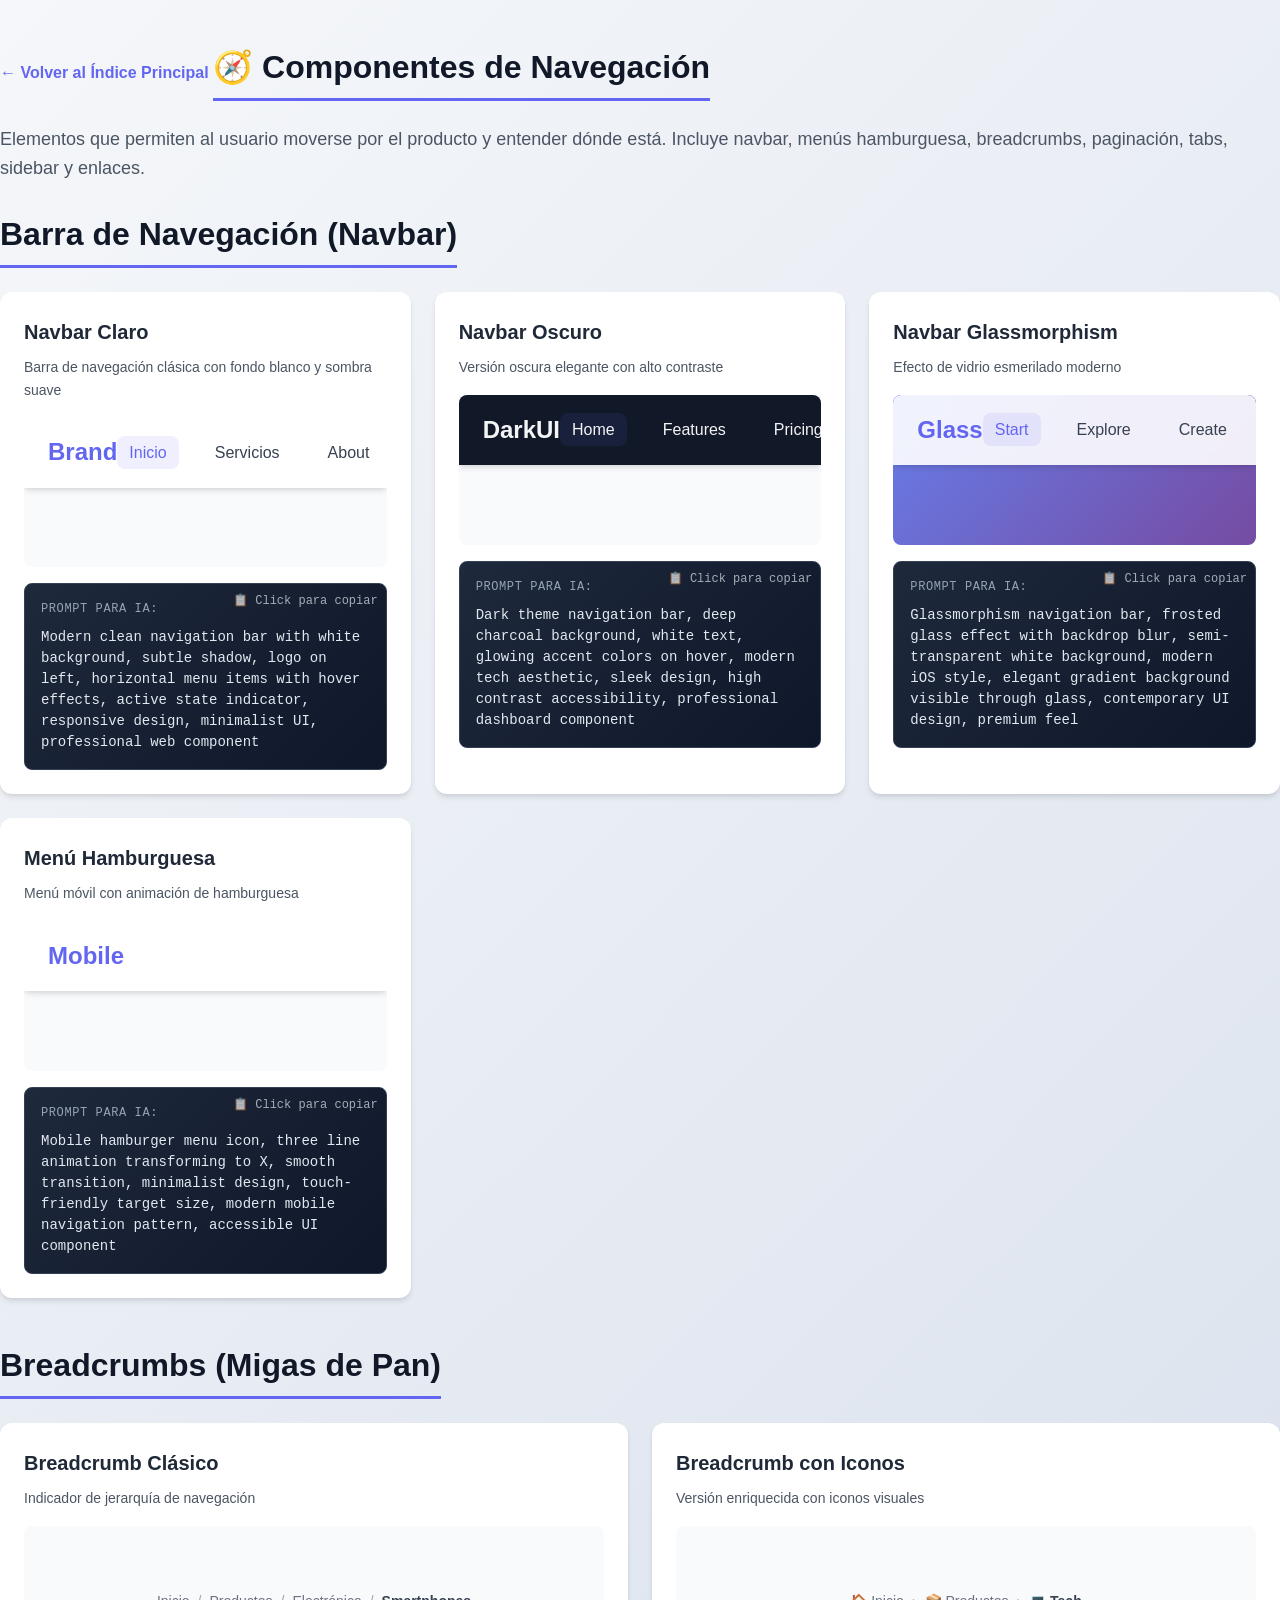
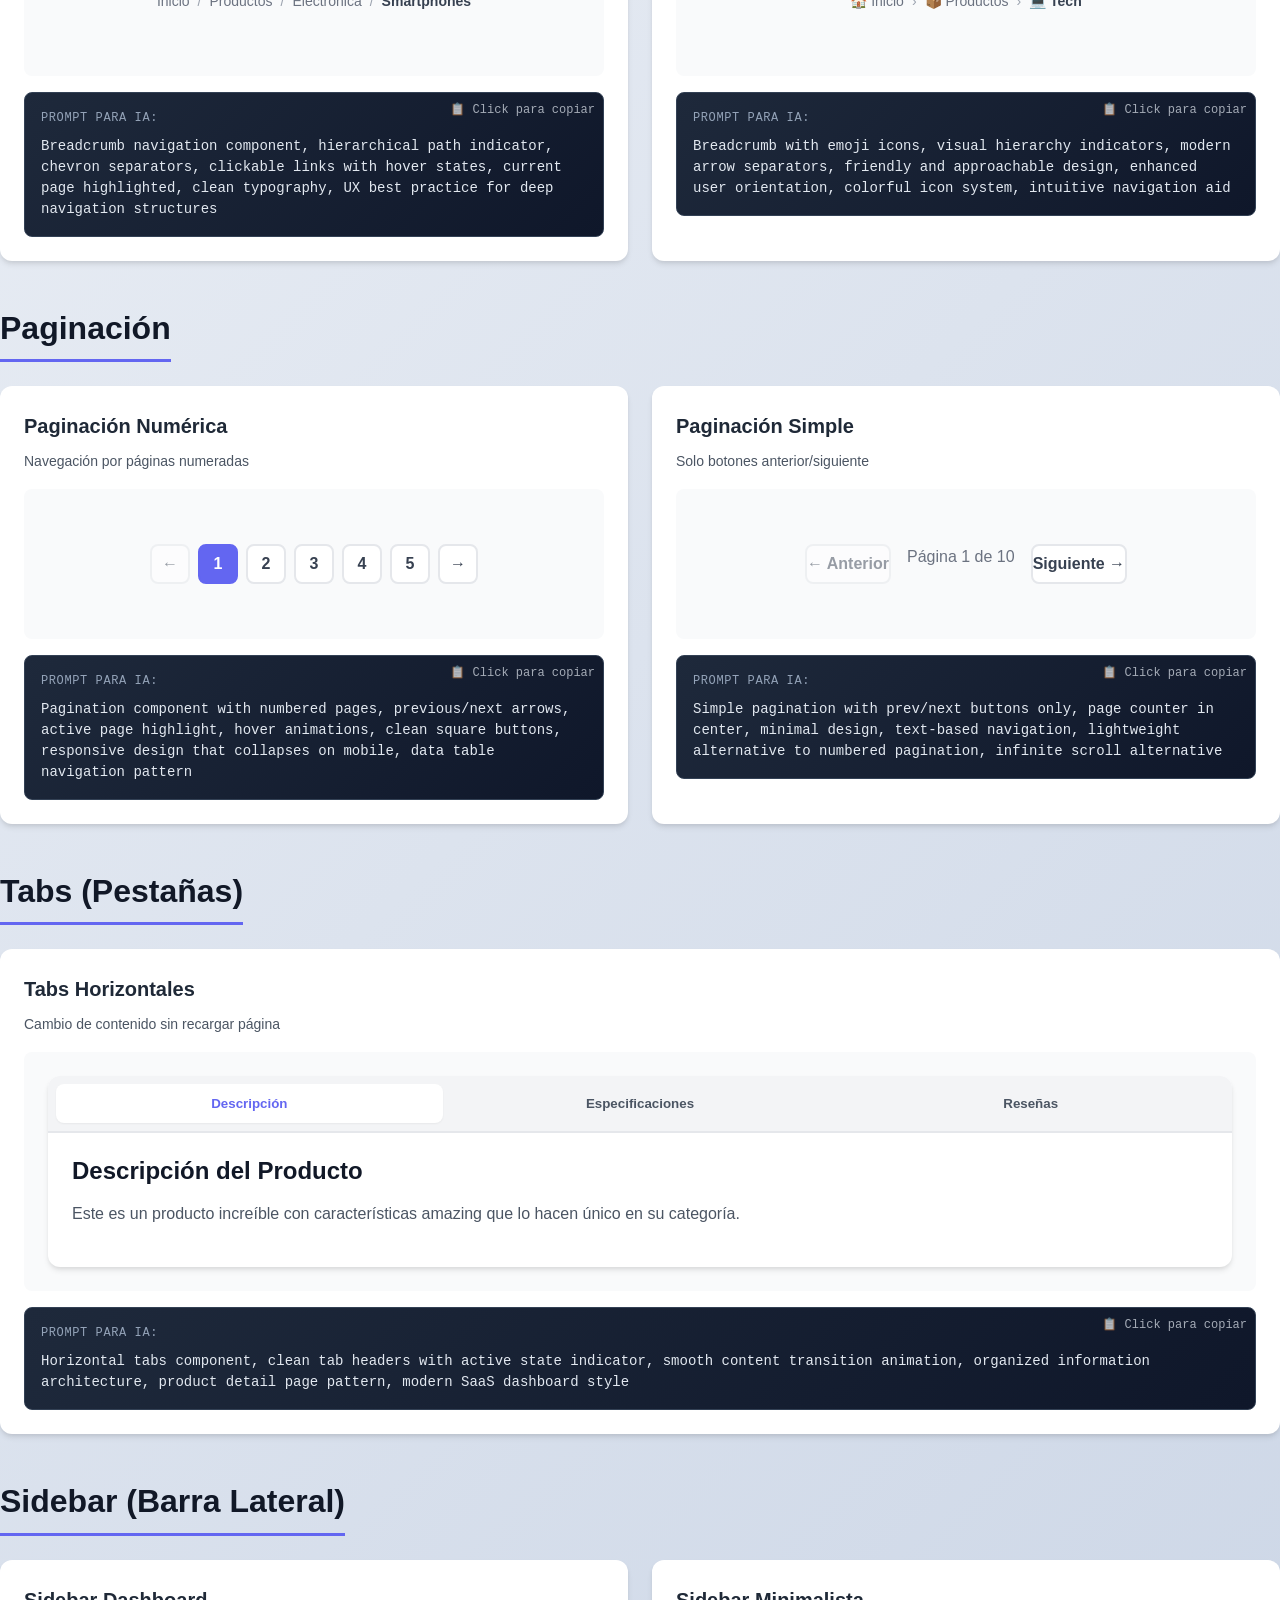
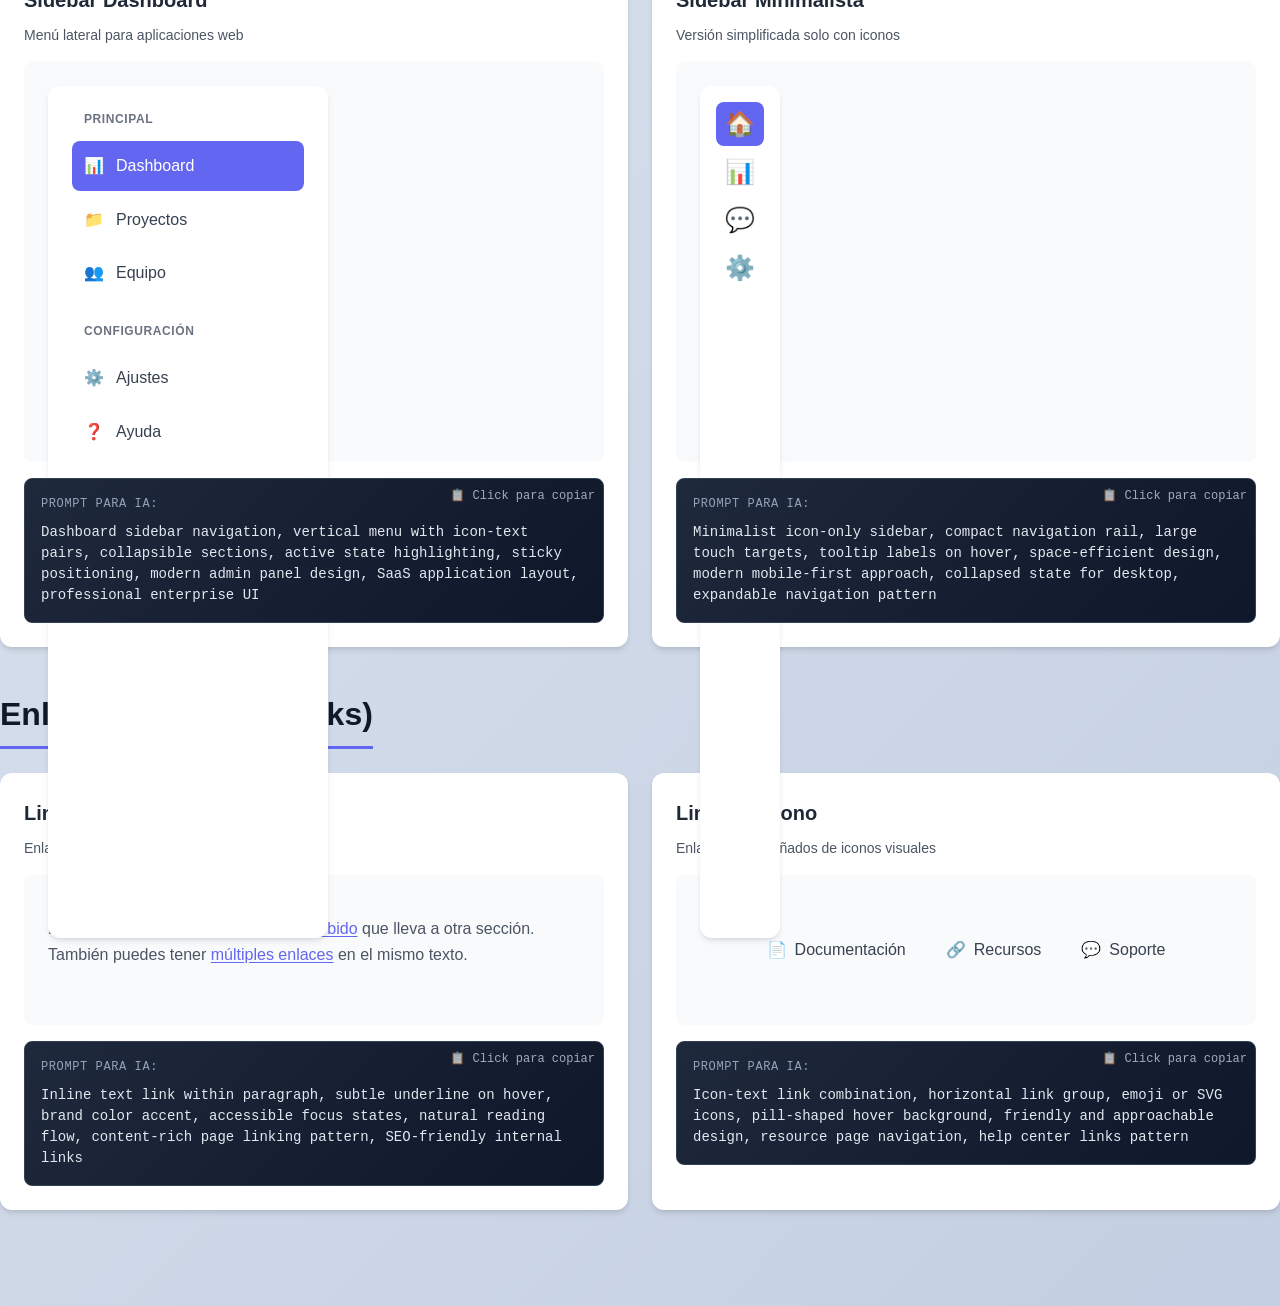
==== commit c6f35575: "update branch" ====
--- a/1/components/01-navegacion/index.html
+++ b/1/components/01-navegacion/index.html
@@ -1,519 +1,462 @@
 <!DOCTYPE html>
 <html lang="es">
 <head>
-    <meta charset="UTF-8">
-    <meta name="viewport" content="width=device-width, initial-scale=1.0">
-    <title>UI/UX Mega Collection - Navegación</title>
-    <link rel="stylesheet" href="../../assets/css/global.css">
-    <link rel="stylesheet" href="styles.css">
+  <meta charset="UTF-8">
+  <meta name="viewport" content="width=device-width, initial-scale=1.0">
+  <title>Componentes de Navegación UI/UX</title>
+  <link rel="stylesheet" href="../../assets/css/global.css">
+  <link rel="stylesheet" href="styles.css">
+  <style>
+    .component-section {
+      margin-bottom: var(--space-12);
+    }
+    
+    .section-title {
+      font-size: 2rem;
+      margin-bottom: var(--space-6);
+      padding-bottom: var(--space-3);
+      border-bottom: 3px solid var(--primary);
+      display: inline-block;
+    }
+    
+    .component-grid {
+      display: grid;
+      gap: var(--space-6);
+      grid-template-columns: repeat(auto-fit, minmax(350px, 1fr));
+    }
+    
+    .component-item {
+      background: var(--bg-white);
+      border-radius: var(--radius-lg);
+      padding: var(--space-6);
+      box-shadow: var(--shadow-md);
+    }
+    
+    .component-preview {
+      background: var(--gray-50);
+      border-radius: var(--radius-md);
+      padding: var(--space-6);
+      margin-bottom: var(--space-4);
+      min-height: 150px;
+      display: flex;
+      align-items: center;
+      justify-content: center;
+      flex-wrap: wrap;
+      gap: var(--space-4);
+    }
+    
+    .component-name {
+      font-size: 1.25rem;
+      font-weight: 700;
+      color: var(--gray-800);
+      margin-bottom: var(--space-2);
+    }
+    
+    .component-desc {
+      color: var(--gray-600);
+      font-size: 0.875rem;
+      margin-bottom: var(--space-4);
+    }
+    
+    .back-link {
+      display: inline-flex;
+      align-items: center;
+      gap: var(--space-2);
+      color: var(--primary);
+      font-weight: 600;
+      margin-bottom: var(--space-6);
+      text-decoration: none;
+    }
+    
+    .back-link:hover {
+      gap: var(--space-3);
+    }
+  </style>
 </head>
 <body>
-    <div class="container">
-        <header class="page-header">
-            <h1>🧭 1. Elementos de Navegación</h1>
-            <p>Permiten al usuario moverse por el producto y entender dónde está.</p>
-        </header>
-
-        <!-- BARRA DE NAVEGACIÓN -->
-        <section class="component-section">
-            <h2>Navbar (Barra de Navegación)</h2>
-            
-            <div class="component-grid">
-                <!-- Navbar Clásica -->
-                <div class="component-card">
-                    <div class="preview">
-                        <nav class="navbar-classic">
-                            <div class="logo">Brand</div>
-                            <ul class="nav-links">
-                                <li><a href="#" class="active">Inicio</a></li>
-                                <li><a href="#">Productos</a></li>
-                                <li><a href="#">Servicios</a></li>
-                                <li><a href="#">Contacto</a></li>
-                            </ul>
-                            <button class="btn-primary">Login</button>
-                        </nav>
-                    </div>
-                    <div class="prompt-box" onclick="copyPrompt(this)">
-                        <code>Modern minimalist navigation bar with clean typography, subtle hover effects, sticky positioning, glassmorphism background blur effect, responsive design, Figma style, UI component, white background with navy blue accents</code>
-                    </div>
+  <div class="container section">
+    <a href="../../index.html" class="back-link">← Volver al Índice Principal</a>
+    
+    <h1 class="section-title">🧭 Componentes de Navegación</h1>
+    <p style="margin-bottom: var(--space-8); font-size: 1.125rem;">
+      Elementos que permiten al usuario moverse por el producto y entender dónde está. 
+      Incluye navbar, menús hamburguesa, breadcrumbs, paginación, tabs, sidebar y enlaces.
+    </p>
+
+    <!-- Navbar Section -->
+    <section class="component-section">
+      <h2 class="section-title">Barra de Navegación (Navbar)</h2>
+      
+      <div class="component-grid">
+        <!-- Navbar Light -->
+        <div class="component-item">
+          <div class="component-name">Navbar Claro</div>
+          <div class="component-desc">Barra de navegación clásica con fondo blanco y sombra suave</div>
+          <div class="component-preview" style="display: block; padding: 0; overflow: hidden;">
+            <nav class="navbar">
+              <div class="navbar-container">
+                <a href="#" class="navbar-brand">Brand</a>
+                <ul class="navbar-menu">
+                  <li><a href="#" class="navbar-link active">Inicio</a></li>
+                  <li><a href="#" class="navbar-link">Servicios</a></li>
+                  <li><a href="#" class="navbar-link">About</a></li>
+                  <li><a href="#" class="navbar-link">Contacto</a></li>
+                </ul>
+              </div>
+            </nav>
+          </div>
+          <div class="prompt-box" onclick="copyPrompt(this)">
+            <div class="prompt-label">Prompt para IA:</div>
+            <code class="prompt-code">Modern clean navigation bar with white background, subtle shadow, logo on left, horizontal menu items with hover effects, active state indicator, responsive design, minimalist UI, professional web component</code>
+          </div>
+        </div>
+
+        <!-- Navbar Dark -->
+        <div class="component-item">
+          <div class="component-name">Navbar Oscuro</div>
+          <div class="component-desc">Versión oscura elegante con alto contraste</div>
+          <div class="component-preview" style="display: block; padding: 0; overflow: hidden;">
+            <nav class="navbar navbar-dark">
+              <div class="navbar-container">
+                <a href="#" class="navbar-brand">DarkUI</a>
+                <ul class="navbar-menu">
+                  <li><a href="#" class="navbar-link active">Home</a></li>
+                  <li><a href="#" class="navbar-link">Features</a></li>
+                  <li><a href="#" class="navbar-link">Pricing</a></li>
+                  <li><a href="#" class="navbar-link">Contact</a></li>
+                </ul>
+              </div>
+            </nav>
+          </div>
+          <div class="prompt-box" onclick="copyPrompt(this)">
+            <div class="prompt-label">Prompt para IA:</div>
+            <code class="prompt-code">Dark theme navigation bar, deep charcoal background, white text, glowing accent colors on hover, modern tech aesthetic, sleek design, high contrast accessibility, professional dashboard component</code>
+          </div>
+        </div>
+
+        <!-- Navbar Glassmorphism -->
+        <div class="component-item">
+          <div class="component-name">Navbar Glassmorphism</div>
+          <div class="component-desc">Efecto de vidrio esmerilado moderno</div>
+          <div class="component-preview" style="display: block; padding: 0; overflow: hidden; background: linear-gradient(135deg, #667eea 0%, #764ba2 100%);">
+            <nav class="navbar navbar-glass">
+              <div class="navbar-container">
+                <a href="#" class="navbar-brand">Glass</a>
+                <ul class="navbar-menu">
+                  <li><a href="#" class="navbar-link active">Start</a></li>
+                  <li><a href="#" class="navbar-link">Explore</a></li>
+                  <li><a href="#" class="navbar-link">Create</a></li>
+                </ul>
+              </div>
+            </nav>
+          </div>
+          <div class="prompt-box" onclick="copyPrompt(this)">
+            <div class="prompt-label">Prompt para IA:</div>
+            <code class="prompt-code">Glassmorphism navigation bar, frosted glass effect with backdrop blur, semi-transparent white background, modern iOS style, elegant gradient background visible through glass, contemporary UI design, premium feel</code>
+          </div>
+        </div>
+
+        <!-- Hamburger Menu -->
+        <div class="component-item">
+          <div class="component-name">Menú Hamburguesa</div>
+          <div class="component-desc">Menú móvil con animación de hamburguesa</div>
+          <div class="component-preview" style="display: block; padding: 0; overflow: hidden;">
+            <nav class="navbar" style="position: relative;">
+              <div class="navbar-container">
+                <a href="#" class="navbar-brand">Mobile</a>
+                <div class="hamburger" onclick="this.classList.toggle('active'); this.nextElementSibling.classList.toggle('active');">
+                  <span></span>
+                  <span></span>
+                  <span></span>
                 </div>
-
-                <!-- Navbar con Gradiente -->
-                <div class="component-card">
-                    <div class="preview">
-                        <nav class="navbar-gradient">
-                            <div class="logo-gradient">✨ TechUI</div>
-                            <ul class="nav-links-gradient">
-                                <li><a href="#">Dashboard</a></li>
-                                <li><a href="#">Analytics</a></li>
-                                <li><a href="#">Reports</a></li>
-                                <li><a href="#">Settings</a></li>
-                            </ul>
-                            <div class="user-avatar">U</div>
-                        </nav>
-                    </div>
-                    <div class="prompt-box" onclick="copyPrompt(this)">
-                        <code>Gradient navigation bar with vibrant purple to pink colors, modern tech startup aesthetic, glowing effects, rounded corners, floating design, dark mode compatible, Dribbble trending, high-quality UI design</code>
-                    </div>
-                </div>
-
-                <!-- Navbar oscura -->
-                <div class="component-card">
-                    <div class="preview">
-                        <nav class="navbar-dark">
-                            <div class="logo-dark">🌙 NightMode</div>
-                            <ul class="nav-links-dark">
-                                <li><a href="#">Home</a></li>
-                                <li><a href="#">Features</a></li>
-                                <li><a href="#">Pricing</a></li>
-                                <li><a href="#">About</a></li>
-                            </ul>
-                            <button class="btn-outline-light">Sign Up</button>
-                        </nav>
-                    </div>
-                    <div class="prompt-box" onclick="copyPrompt(this)">
-                        <code>Dark theme navigation bar, sleek black background with neon accent colors, cyberpunk aesthetic, glowing borders, modern sans-serif fonts, professional SaaS design, midnight blue and electric purple highlights</code>
-                    </div>
-                </div>
-
-                <!-- Navbar Transparente -->
-                <div class="component-card">
-                    <div class="preview navbar-transparent-wrapper">
-                        <nav class="navbar-transparent">
-                            <div class="logo-transparent">🏔️ Adventure</div>
-                            <ul class="nav-links-transparent">
-                                <li><a href="#">Destinations</a></li>
-                                <li><a href="#">Tours</a></li>
-                                <li><a href="#">Blog</a></li>
-                                <li><a href="#">Contact</a></li>
-                            </ul>
-                        </nav>
-                    </div>
-                    <div class="prompt-box" onclick="copyPrompt(this)">
-                        <code>Transparent navigation bar overlay on hero image, frosted glass effect, white text with subtle shadow, travel website aesthetic, cinematic background, elegant and minimal, parallax scrolling ready</code>
-                    </div>
-                </div>
+              </div>
+              <div class="mobile-menu">
+                <a href="#" class="navbar-link" style="display: block;">Inicio</a>
+                <a href="#" class="navbar-link" style="display: block;">Servicios</a>
+                <a href="#" class="navbar-link" style="display: block;">About</a>
+                <a href="#" class="navbar-link" style="display: block;">Contacto</a>
+              </div>
+            </nav>
+          </div>
+          <div class="prompt-box" onclick="copyPrompt(this)">
+            <div class="prompt-label">Prompt para IA:</div>
+            <code class="prompt-code">Mobile hamburger menu icon, three line animation transforming to X, smooth transition, minimalist design, touch-friendly target size, modern mobile navigation pattern, accessible UI component</code>
+          </div>
+        </div>
+      </div>
+    </section>
+
+    <!-- Breadcrumb Section -->
+    <section class="component-section">
+      <h2 class="section-title">Breadcrumbs (Migas de Pan)</h2>
+      
+      <div class="component-grid">
+        <div class="component-item">
+          <div class="component-name">Breadcrumb Clásico</div>
+          <div class="component-desc">Indicador de jerarquía de navegación</div>
+          <div class="component-preview">
+            <nav class="breadcrumb">
+              <a href="#" class="breadcrumb-item">Inicio</a>
+              <span class="breadcrumb-separator">/</span>
+              <a href="#" class="breadcrumb-item">Productos</a>
+              <span class="breadcrumb-separator">/</span>
+              <a href="#" class="breadcrumb-item">Electrónica</a>
+              <span class="breadcrumb-separator">/</span>
+              <span class="breadcrumb-item active">Smartphones</span>
+            </nav>
+          </div>
+          <div class="prompt-box" onclick="copyPrompt(this)">
+            <div class="prompt-label">Prompt para IA:</div>
+            <code class="prompt-code">Breadcrumb navigation component, hierarchical path indicator, chevron separators, clickable links with hover states, current page highlighted, clean typography, UX best practice for deep navigation structures</code>
+          </div>
+        </div>
+
+        <div class="component-item">
+          <div class="component-name">Breadcrumb con Iconos</div>
+          <div class="component-desc">Versión enriquecida con iconos visuales</div>
+          <div class="component-preview">
+            <nav class="breadcrumb">
+              <a href="#" class="breadcrumb-item">🏠 Inicio</a>
+              <span class="breadcrumb-separator">›</span>
+              <a href="#" class="breadcrumb-item">📦 Productos</a>
+              <span class="breadcrumb-separator">›</span>
+              <span class="breadcrumb-item active">💻 Tech</span>
+            </nav>
+          </div>
+          <div class="prompt-box" onclick="copyPrompt(this)">
+            <div class="prompt-label">Prompt para IA:</div>
+            <code class="prompt-code">Breadcrumb with emoji icons, visual hierarchy indicators, modern arrow separators, friendly and approachable design, enhanced user orientation, colorful icon system, intuitive navigation aid</code>
+          </div>
+        </div>
+      </div>
+    </section>
+
+    <!-- Pagination Section -->
+    <section class="component-section">
+      <h2 class="section-title">Paginación</h2>
+      
+      <div class="component-grid">
+        <div class="component-item">
+          <div class="component-name">Paginación Numérica</div>
+          <div class="component-desc">Navegación por páginas numeradas</div>
+          <div class="component-preview">
+            <ul class="pagination">
+              <li><a href="#" class="pagination-item disabled">←</a></li>
+              <li><a href="#" class="pagination-item active">1</a></li>
+              <li><a href="#" class="pagination-item">2</a></li>
+              <li><a href="#" class="pagination-item">3</a></li>
+              <li><a href="#" class="pagination-item">4</a></li>
+              <li><a href="#" class="pagination-item">5</a></li>
+              <li><a href="#" class="pagination-item">→</a></li>
+            </ul>
+          </div>
+          <div class="prompt-box" onclick="copyPrompt(this)">
+            <div class="prompt-label">Prompt para IA:</div>
+            <code class="prompt-code">Pagination component with numbered pages, previous/next arrows, active page highlight, hover animations, clean square buttons, responsive design that collapses on mobile, data table navigation pattern</code>
+          </div>
+        </div>
+
+        <div class="component-item">
+          <div class="component-name">Paginación Simple</div>
+          <div class="component-desc">Solo botones anterior/siguiente</div>
+          <div class="component-preview">
+            <ul class="pagination" style="gap: var(--space-4);">
+              <li><a href="#" class="pagination-item disabled">← Anterior</a></li>
+              <li><span style="color: var(--gray-500);">Página 1 de 10</span></li>
+              <li><a href="#" class="pagination-item">Siguiente →</a></li>
+            </ul>
+          </div>
+          <div class="prompt-box" onclick="copyPrompt(this)">
+            <div class="prompt-label">Prompt para IA:</div>
+            <code class="prompt-code">Simple pagination with prev/next buttons only, page counter in center, minimal design, text-based navigation, lightweight alternative to numbered pagination, infinite scroll alternative</code>
+          </div>
+        </div>
+      </div>
+    </section>
+
+    <!-- Tabs Section -->
+    <section class="component-section">
+      <h2 class="section-title">Tabs (Pestañas)</h2>
+      
+      <div class="component-grid">
+        <div class="component-item" style="grid-column: span 2;">
+          <div class="component-name">Tabs Horizontales</div>
+          <div class="component-desc">Cambio de contenido sin recargar página</div>
+          <div class="component-preview" style="display: block;">
+            <div class="tabs">
+              <div class="tabs-header">
+                <button class="tab-button active" data-tab="tab1">Descripción</button>
+                <button class="tab-button" data-tab="tab2">Especificaciones</button>
+                <button class="tab-button" data-tab="tab3">Reseñas</button>
+              </div>
+              <div id="tab1" class="tab-content active">
+                <h4>Descripción del Producto</h4>
+                <p>Este es un producto increíble con características amazing que lo hacen único en su categoría.</p>
+              </div>
+              <div id="tab2" class="tab-content">
+                <h4>Especificaciones Técnicas</h4>
+                <p>Dimensiones: 10x20cm | Peso: 500g | Material: Aluminio premium</p>
+              </div>
+              <div id="tab3" class="tab-content">
+                <h4>Reseñas de Clientes</h4>
+                <p>⭐⭐⭐⭐⭐ "Excelente producto, superó mis expectativas" - Juan P.</p>
+              </div>
             </div>
-        </section>
-
-        <!-- MENÚ HAMBURGUESA -->
-        <section class="component-section">
-            <h2>Menú Hamburguesa (Mobile)</h2>
-            
-            <div class="component-grid">
-                <!-- Hamburguesa Clásico -->
-                <div class="component-card">
-                    <div class="preview mobile-preview">
-                        <div class="mobile-header">
-                            <span class="mobile-logo">App</span>
-                            <button class="hamburger-btn" onclick="toggleMenu('menu1')">
-                                <span></span>
-                                <span></span>
-                                <span></span>
-                            </button>
-                        </div>
-                        <div id="menu1" class="mobile-menu">
-                            <a href="#">Inicio</a>
-                            <a href="#">Perfil</a>
-                            <a href="#">Configuración</a>
-                            <a href="#">Salir</a>
-                        </div>
-                    </div>
-                    <div class="prompt-box" onclick="copyPrompt(this)">
-                        <code>Mobile hamburger menu icon, three-line burger symbol, smooth animation when clicked, transforms into X close button, material design, clean lines, touch-friendly size 48x48px, iOS and Android compatible</code>
-                    </div>
-                </div>
-
-                <!-- Hamburguesa Animado -->
-                <div class="component-card">
-                    <div class="preview mobile-preview">
-                        <div class="mobile-header">
-                            <span class="mobile-logo">Menu</span>
-                            <button class="hamburger-animated" onclick="toggleMenu('menu2')">
-                                <span class="line line1"></span>
-                                <span class="line line2"></span>
-                                <span class="line line3"></span>
-                            </button>
-                        </div>
-                        <div id="menu2" class="mobile-menu-slide">
-                            <a href="#" class="slide-link">🏠 Home</a>
-                            <a href="#" class="slide-link">👤 Profile</a>
-                            <a href="#" class="slide-link">⚙️ Settings</a>
-                            <a href="#" class="slide-link">📊 Analytics</a>
-                            <a href="#" class="slide-link">🚪 Logout</a>
-                        </div>
-                    </div>
-                    <div class="prompt-box" onclick="copyPrompt(this)">
-                        <code>Animated hamburger menu with smooth transition, lines morphing into close X icon, slide-in mobile menu from right side, gradient background, modern micro-interactions, fluid animations, mobile-first design</code>
-                    </div>
-                </div>
-
-                <!-- Menú Lateral Deslizante -->
-                <div class="component-card">
-                    <div class="preview mobile-preview">
-                        <button class="open-sidebar-btn" onclick="toggleSidebar()">☰ Abrir Sidebar</button>
-                        <div id="sidebar-overlay" class="sidebar-overlay" onclick="toggleSidebar()"></div>
-                        <div id="sidebar" class="sidebar-menu">
-                            <div class="sidebar-header">
-                                <h3>Menú</h3>
-                                <button class="close-btn" onclick="toggleSidebar()">✕</button>
-                            </div>
-                            <nav class="sidebar-nav">
-                                <a href="#" class="sidebar-item active">📱 Dashboard</a>
-                                <a href="#" class="sidebar-item">🛒 Productos</a>
-                                <a href="#" class="sidebar-item">📦 Pedidos</a>
-                                <a href="#" class="sidebar-item">💬 Mensajes</a>
-                                <a href="#" class="sidebar-item">⚙️ Configuración</a>
-                            </nav>
-                        </div>
-                    </div>
-                    <div class="prompt-box" onclick="copyPrompt(this)">
-                        <code>Sidebar navigation menu sliding from left, backdrop blur overlay, modern dashboard design, icon + text layout, active state highlighting, collapsible sections, professional admin panel UI, clean and organized</code>
-                    </div>
-                </div>
+          </div>
+          <div class="prompt-box" onclick="copyPrompt(this)">
+            <div class="prompt-label">Prompt para IA:</div>
+            <code class="prompt-code">Horizontal tabs component, clean tab headers with active state indicator, smooth content transition animation, organized information architecture, product detail page pattern, modern SaaS dashboard style</code>
+          </div>
+        </div>
+      </div>
+    </section>
+
+    <!-- Sidebar Section -->
+    <section class="component-section">
+      <h2 class="section-title">Sidebar (Barra Lateral)</h2>
+      
+      <div class="component-grid">
+        <div class="component-item">
+          <div class="component-name">Sidebar Dashboard</div>
+          <div class="component-desc">Menú lateral para aplicaciones web</div>
+          <div class="component-preview" style="display: block; height: 400px;">
+            <aside class="sidebar">
+              <div class="sidebar-section">
+                <div class="sidebar-title">Principal</div>
+                <ul class="sidebar-menu">
+                  <li class="sidebar-item">
+                    <a href="#" class="sidebar-link active">
+                      <span class="sidebar-icon">📊</span>
+                      Dashboard
+                    </a>
+                  </li>
+                  <li class="sidebar-item">
+                    <a href="#" class="sidebar-link">
+                      <span class="sidebar-icon">📁</span>
+                      Proyectos
+                    </a>
+                  </li>
+                  <li class="sidebar-item">
+                    <a href="#" class="sidebar-link">
+                      <span class="sidebar-icon">👥</span>
+                      Equipo
+                    </a>
+                  </li>
+                </ul>
+              </div>
+              <div class="sidebar-section">
+                <div class="sidebar-title">Configuración</div>
+                <ul class="sidebar-menu">
+                  <li class="sidebar-item">
+                    <a href="#" class="sidebar-link">
+                      <span class="sidebar-icon">⚙️</span>
+                      Ajustes
+                    </a>
+                  </li>
+                  <li class="sidebar-item">
+                    <a href="#" class="sidebar-link">
+                      <span class="sidebar-icon">❓</span>
+                      Ayuda
+                    </a>
+                  </li>
+                </ul>
+              </div>
+            </aside>
+          </div>
+          <div class="prompt-box" onclick="copyPrompt(this)">
+            <div class="prompt-label">Prompt para IA:</div>
+            <code class="prompt-code">Dashboard sidebar navigation, vertical menu with icon-text pairs, collapsible sections, active state highlighting, sticky positioning, modern admin panel design, SaaS application layout, professional enterprise UI</code>
+          </div>
+        </div>
+
+        <div class="component-item">
+          <div class="component-name">Sidebar Minimalista</div>
+          <div class="component-desc">Versión simplificada solo con iconos</div>
+          <div class="component-preview" style="display: block; height: 400px;">
+            <aside class="sidebar" style="width: 80px; padding: var(--space-4);">
+              <ul class="sidebar-menu">
+                <li class="sidebar-item">
+                  <a href="#" class="sidebar-link active" style="justify-content: center;">
+                    <span class="sidebar-icon" style="font-size: 1.5rem;">🏠</span>
+                  </a>
+                </li>
+                <li class="sidebar-item">
+                  <a href="#" class="sidebar-link" style="justify-content: center;">
+                    <span class="sidebar-icon" style="font-size: 1.5rem;">📊</span>
+                  </a>
+                </li>
+                <li class="sidebar-item">
+                  <a href="#" class="sidebar-link" style="justify-content: center;">
+                    <span class="sidebar-icon" style="font-size: 1.5rem;">💬</span>
+                  </a>
+                </li>
+                <li class="sidebar-item">
+                  <a href="#" class="sidebar-link" style="justify-content: center;">
+                    <span class="sidebar-icon" style="font-size: 1.5rem;">⚙️</span>
+                  </a>
+                </li>
+              </ul>
+            </aside>
+          </div>
+          <div class="prompt-box" onclick="copyPrompt(this)">
+            <div class="prompt-label">Prompt para IA:</div>
+            <code class="prompt-code">Minimalist icon-only sidebar, compact navigation rail, large touch targets, tooltip labels on hover, space-efficient design, modern mobile-first approach, collapsed state for desktop, expandable navigation pattern</code>
+          </div>
+        </div>
+      </div>
+    </section>
+
+    <!-- Text Links Section -->
+    <section class="component-section">
+      <h2 class="section-title">Enlaces de Texto (Links)</h2>
+      
+      <div class="component-grid">
+        <div class="component-item">
+          <div class="component-name">Link Inline</div>
+          <div class="component-desc">Enlaces dentro de párrafos de texto</div>
+          <div class="component-preview">
+            <p>
+              Este es un párrafo con un <a href="#" class="text-link">enlace embebido</a> 
+              que lleva a otra sección. También puedes tener 
+              <a href="#" class="text-link">múltiples enlaces</a> en el mismo texto.
+            </p>
+          </div>
+          <div class="prompt-box" onclick="copyPrompt(this)">
+            <div class="prompt-label">Prompt para IA:</div>
+            <code class="prompt-code">Inline text link within paragraph, subtle underline on hover, brand color accent, accessible focus states, natural reading flow, content-rich page linking pattern, SEO-friendly internal links</code>
+          </div>
+        </div>
+
+        <div class="component-item">
+          <div class="component-name">Link con Icono</div>
+          <div class="component-desc">Enlaces acompañados de iconos visuales</div>
+          <div class="component-preview">
+            <div class="link-group">
+              <a href="#" class="text-link-icon">
+                <span>📄</span> Documentación
+              </a>
+              <a href="#" class="text-link-icon">
+                <span>🔗</span> Recursos
+              </a>
+              <a href="#" class="text-link-icon">
+                <span>💬</span> Soporte
+              </a>
             </div>
-        </section>
-
-        <!-- BREADCRUMBS -->
-        <section class="component-section">
-            <h2>Breadcrumbs (Migas de Pan)</h2>
-            
-            <div class="component-grid">
-                <!-- Breadcrumb Simple -->
-                <div class="component-card">
-                    <div class="preview">
-                        <nav class="breadcrumb-simple">
-                            <a href="#">Home</a>
-                            <span class="separator">/</span>
-                            <a href="#">Products</a>
-                            <span class="separator">/</span>
-                            <span class="current">Electronics</span>
-                        </nav>
-                    </div>
-                    <div class="prompt-box" onclick="copyPrompt(this)">
-                        <code>Simple breadcrumb navigation, clean typography, chevron or slash separators, current page highlighted in bold, minimal design, easy to read, accessible color contrast, standard web pattern</code>
-                    </div>
-                </div>
-
-                <!-- Breadcrumb con Iconos -->
-                <div class="component-card">
-                    <div class="preview">
-                        <nav class="breadcrumb-icons">
-                            <a href="#"><span class="icon">🏠</span> Home</a>
-                            <span class="arrow">›</span>
-                            <a href="#"><span class="icon">📦</span> Products</a>
-                            <span class="arrow">›</span>
-                            <a href="#"><span class="icon">💻</span> Electronics</a>
-                            <span class="arrow">›</span>
-                            <span class="current"><span class="icon">📱</span> Smartphones</span>
-                        </nav>
-                    </div>
-                    <div class="prompt-box" onclick="copyPrompt(this)">
-                        <code>Breadcrumb with icons for each level, colorful emoji or SVG icons, arrow separators, modern e-commerce style, visual hierarchy, engaging and friendly design, improved user orientation</code>
-                    </div>
-                </div>
-
-                <!-- Breadcrumb Dropdown -->
-                <div class="component-card">
-                    <div class="preview">
-                        <nav class="breadcrumb-dropdown">
-                            <a href="#">Home</a>
-                            <span class="separator">/</span>
-                            <div class="dropdown-breadcrumb">
-                                <button class="dropbtn">Products ▾</button>
-                                <div class="dropdown-content">
-                                    <a href="#">Electronics</a>
-                                    <a href="#">Clothing</a>
-                                    <a href="#">Books</a>
-                                    <a href="#">Home & Garden</a>
-                                </div>
-                            </div>
-                            <span class="separator">/</span>
-                            <span class="current">Laptops</span>
-                        </nav>
-                    </div>
-                    <div class="prompt-box" onclick="copyPrompt(this)">
-                        <code>Breadcrumb with dropdown menus for parent categories, interactive navigation, space-saving design, hover states, modern UX pattern, efficient for deep site hierarchies, clean dropdown styling</code>
-                    </div>
-                </div>
-            </div>
-        </section>
-
-        <!-- PAGINACIÓN -->
-        <section class="component-section">
-            <h2>Paginación</h2>
-            
-            <div class="component-grid">
-                <!-- Paginación Básica -->
-                <div class="component-card">
-                    <div class="preview">
-                        <div class="pagination-basic">
-                            <a href="#" class="prev">← Anterior</a>
-                            <a href="#" class="page">1</a>
-                            <a href="#" class="page active">2</a>
-                            <a href="#" class="page">3</a>
-                            <a href="#" class="page">4</a>
-                            <a href="#" class="page">5</a>
-                            <a href="#" class="next">Siguiente →</a>
-                        </div>
-                    </div>
-                    <div class="prompt-box" onclick="copyPrompt(this)">
-                        <code>Basic pagination component, numbered pages with previous and next buttons, active page highlighted with primary color, hover effects, clean borders, responsive design that collapses on mobile, standard web pattern</code>
-                    </div>
-                </div>
-
-                <!-- Paginación con Puntos -->
-                <div class="component-card">
-                    <div class="preview">
-                        <div class="pagination-dots">
-                            <button class="dot-btn">❮</button>
-                            <span class="dot active"></span>
-                            <span class="dot"></span>
-                            <span class="dot"></span>
-                            <span class="dot"></span>
-                            <span class="dot"></span>
-                            <button class="dot-btn">❯</button>
-                        </div>
-                    </div>
-                    <div class="prompt-box" onclick="copyPrompt(this)">
-                        <code>Dot pagination indicator for carousels or sliders, small circular dots, active dot larger or different color, smooth transitions, minimal design, commonly used for image galleries, mobile-friendly touch targets</code>
-                    </div>
-                </div>
-
-                <!-- Paginación Infinita -->
-                <div class="component-card">
-                    <div class="preview">
-                        <div class="infinite-scroll">
-                            <div class="loading-spinner"></div>
-                            <span>Cargando más resultados...</span>
-                        </div>
-                    </div>
-                    <div class="prompt-box" onclick="copyPrompt(this)">
-                        <code>Infinite scroll loading indicator, animated spinner or skeleton loader, "Loading more results" text, smooth content appearance, modern social media style, seamless user experience, no pagination clicks needed</code>
-                    </div>
-                </div>
-
-                <!-- Paginación Avanzada -->
-                <div class="component-card">
-                    <div class="preview">
-                        <div class="pagination-advanced">
-                            <button class="btn-page">First</button>
-                            <button class="btn-page">Prev</button>
-                            <span class="page-info">Página <strong>3</strong> de <strong>50</strong></span>
-                            <select class="page-jump">
-                                <option>Ir a...</option>
-                                <option>1</option>
-                                <option>2</option>
-                                <option>3</option>
-                                <option>4</option>
-                                <option>5</option>
-                            </select>
-                            <button class="btn-page">Next</button>
-                            <button class="btn-page">Last</button>
-                        </div>
-                    </div>
-                    <div class="prompt-box" onclick="copyPrompt(this)">
-                        <code>Advanced pagination with page numbers, total count display, jump to page dropdown, first/last buttons, data table footer style, information-rich design, enterprise software aesthetic, highly functional</code>
-                    </div>
-                </div>
-            </div>
-        </section>
-
-        <!-- TABS / PESTAÑAS -->
-        <section class="component-section">
-            <h2>Tabs (Pestañas)</h2>
-            
-            <div class="component-grid">
-                <!-- Tabs Horizontales -->
-                <div class="component-card full-width">
-                    <div class="preview">
-                        <div class="tabs-horizontal">
-                            <button class="tab-btn active" onclick="switchTab(event, 'tab1')">Descripción</button>
-                            <button class="tab-btn" onclick="switchTab(event, 'tab2')">Especificaciones</button>
-                            <button class="tab-btn" onclick="switchTab(event, 'tab3')">Reseñas</button>
-                            <button class="tab-btn" onclick="switchTab(event, 'tab4')">FAQ</button>
-                        </div>
-                        <div id="tab1" class="tab-content active">
-                            <p>Contenido de la descripción del producto. Información detallada sobre las características principales.</p>
-                        </div>
-                    </div>
-                    <div class="prompt-box" onclick="copyPrompt(this)">
-                        <code>Horizontal tabs navigation, underline indicator that slides to active tab, smooth transitions, clean separation of content sections, product page style, modern web design, accessible keyboard navigation</code>
-                    </div>
-                </div>
-
-                <!-- Tabs Verticales -->
-                <div class="component-card full-width">
-                    <div class="preview">
-                        <div class="tabs-vertical">
-                            <div class="vertical-tabs-list">
-                                <button class="v-tab-btn active" onclick="switchVTab(event, 'vtab1')">📊 Dashboard</button>
-                                <button class="v-tab-btn" onclick="switchVTab(event, 'vtab2')">👥 Usuarios</button>
-                                <button class="v-tab-btn" onclick="switchVTab(event, 'vtab3')">⚙️ Configuración</button>
-                                <button class="v-tab-btn" onclick="switchVTab(event, 'vtab4')">📈 Reportes</button>
-                            </div>
-                            <div id="vtab1" class="v-tab-content active">
-                                <h4>Panel de Control</h4>
-                                <p>Vista general de estadísticas y métricas importantes.</p>
-                            </div>
-                        </div>
-                    </div>
-                    <div class="prompt-box" onclick="copyPrompt(this)">
-                        <code>Vertical tabs sidebar navigation, icon + text labels, active state with background highlight, settings panel design, dashboard layout, efficient use of horizontal space, professional admin interface</code>
-                    </div>
-                </div>
-
-                <!-- Tabs con Iconos -->
-                <div class="component-card full-width">
-                    <div class="preview">
-                        <div class="tabs-icon">
-                            <button class="icon-tab-btn active">
-                                <span class="tab-icon">🏠</span>
-                                <span class="tab-text">Inicio</span>
-                            </button>
-                            <button class="icon-tab-btn">
-                                <span class="tab-icon">🔍</span>
-                                <span class="tab-text">Buscar</span>
-                            </button>
-                            <button class="icon-tab-btn">
-                                <span class="tab-icon">❤️</span>
-                                <span class="tab-text">Favoritos</span>
-                            </button>
-                            <button class="icon-tab-btn">
-                                <span class="tab-icon">👤</span>
-                                <span class="tab-text">Perfil</span>
-                            </button>
-                        </div>
-                    </div>
-                    <div class="prompt-box" onclick="copyPrompt(this)">
-                        <code>Icon-based tab navigation, colorful emoji or SVG icons, pill-shaped active state, mobile app bottom navigation style, friendly and approachable design, touch-optimized, iOS tab bar inspired</code>
-                    </div>
-                </div>
-            </div>
-        </section>
-
-        <!-- SIDEBAR -->
-        <section class="component-section">
-            <h2>Sidebar (Barra Lateral)</h2>
-            
-            <div class="component-grid">
-                <!-- Sidebar Clásico -->
-                <div class="component-card full-width">
-                    <div class="preview sidebar-preview">
-                        <aside class="sidebar-classic">
-                            <div class="sidebar-brand">
-                                <h3>🚀 Dashboard</h3>
-                            </div>
-                            <nav class="sidebar-menu">
-                                <div class="menu-section">
-                                    <span class="section-title">Principal</span>
-                                    <a href="#" class="sidebar-link active">
-                                        <span class="link-icon">📊</span>
-                                        <span>Dashboard</span>
-                                    </a>
-                                    <a href="#" class="sidebar-link">
-                                        <span class="link-icon">📦</span>
-                                        <span>Productos</span>
-                                    </a>
-                                    <a href="#" class="sidebar-link">
-                                        <span class="link-icon">🛒</span>
-                                        <span>Pedidos</span>
-                                    </a>
-                                </div>
-                                <div class="menu-section">
-                                    <span class="section-title">Análisis</span>
-                                    <a href="#" class="sidebar-link">
-                                        <span class="link-icon">📈</span>
-                                        <span>Reportes</span>
-                                    </a>
-                                    <a href="#" class="sidebar-link">
-                                        <span class="link-icon">👥</span>
-                                        <span>Clientes</span>
-                                    </a>
-                                </div>
-                            </nav>
-                        </aside>
-                    </div>
-                    <div class="prompt-box" onclick="copyPrompt(this)">
-                        <code>Classic admin sidebar navigation, grouped menu sections with headers, icon + text links, active state highlighting, collapsible subsections, professional dashboard design, dark or light theme options, enterprise UI</code>
-                    </div>
-                </div>
-
-                <!-- Sidebar Minimalista -->
-                <div class="component-card">
-                    <div class="preview sidebar-preview-small">
-                        <aside class="sidebar-minimal">
-                            <a href="#" class="mini-link" title="Dashboard">📊</a>
-                            <a href="#" class="mini-link active" title="Productos">📦</a>
-                            <a href="#" class="mini-link" title="Pedidos">🛒</a>
-                            <a href="#" class="mini-link" title="Reportes">📈</a>
-                            <a href="#" class="mini-link" title="Configuración">⚙️</a>
-                        </aside>
-                    </div>
-                    <div class="prompt-box" onclick="copyPrompt(this)">
-                        <code>Minimalist icon-only sidebar, collapsed rail navigation, tooltips on hover, maximum content space, modern SaaS design, clean and simple, expandable on hover, efficient screen real estate usage</code>
-                    </div>
-                </div>
-
-                <!-- Sidebar con Notificaciones -->
-                <div class="component-card">
-                    <div class="preview sidebar-preview-small">
-                        <aside class="sidebar-notifications">
-                            <a href="#" class="notif-link active">
-                                <span>🏠</span>
-                                <span class="badge">0</span>
-                            </a>
-                            <a href="#" class="notif-link">
-                                <span>💬</span>
-                                <span class="badge badge-red">5</span>
-                            </a>
-                            <a href="#" class="notif-link">
-                                <span>🔔</span>
-                                <span class="badge badge-orange">12</span>
-                            </a>
-                            <a href="#" class="notif-link">
-                                <span>❤️</span>
-                                <span class="badge badge-pink">3</span>
-                            </a>
-                        </aside>
-                    </div>
-                    <div class="prompt-box" onclick="copyPrompt(this)">
-                        <code>Sidebar with notification badges, red dot indicators for unread items, number counts, social media style, attention-grabbing colors, real-time updates feel, engaging user interface, mobile app inspired</code>
-                    </div>
-                </div>
-            </div>
-        </section>
-
-        <!-- ENLACES DE TEXTO -->
-        <section class="component-section">
-            <h2>Enlaces de Texto (Links)</h2>
-            
-            <div class="component-grid">
-                <div class="component-card">
-                    <div class="preview links-preview">
-                        <h3>Estilos de Enlaces:</h3>
-                        <p>Este es un <a href="#" class="link-underline">enlace subrayado clásico</a> en un párrafo.</p>
-                        <p>Aquí tenemos un <a href="#" class="link-color">enlace con color destacado</a> que cambia al pasar el mouse.</p>
-                        <p>Un <a href="#" class="link-bold">enlace en negrita</a> para mayor énfasis visual.</p>
-                        <p><a href="#" class="link-arrow">Enlace con flecha →</a> que indica acción externa.</p>
-                        <p><a href="#" class="link-icon-left">🔗 Enlace con icono</a> a la izquierda.</p>
-                        <p><a href="#" class="link-no-underline">Enlace sin subrayado</a> para diseños minimalistas.</p>
-                        <p><a href="#" class="link-gradient">Enlace con gradiente</a> animado al hacer hover.</p>
-                    </div>
-                    <div class="prompt-box" onclick="copyPrompt(this)">
-                        <code>Text link variations, underline styles, hover animations, color transitions, inline links within paragraphs, accessible focus states, different weights and decorations, typography-focused design, content-rich pages</code>
-                    </div>
-                </div>
-            </div>
-        </section>
-
-        <footer class="page-footer">
-            <p>✅ 6 subcategorías de navegación completadas | +25 diseños únicos</p>
-            <p class="tip">💡 Tip UX: La navegación debe ser predecible y consistente en todo el sitio.</p>
-        </footer>
-    </div>
-
-    <script src="../../assets/js/utils.js"></script>
-    <script src="script.js"></script>
+          </div>
+          <div class="prompt-box" onclick="copyPrompt(this)">
+            <div class="prompt-label">Prompt para IA:</div>
+            <code class="prompt-code">Icon-text link combination, horizontal link group, emoji or SVG icons, pill-shaped hover background, friendly and approachable design, resource page navigation, help center links pattern</code>
+          </div>
+        </div>
+      </div>
+    </section>
+
+  </div>
+
+  <!-- Toast Notification -->
+  <div id="toast" class="toast">✅ ¡Prompt copiado al portapapeles!</div>
+
+  <script src="../../assets/js/utils.js"></script>
+  <script src="script.js"></script>
 </body>
 </html>
--- a/1/assets/css/global.css
+++ b/1/assets/css/global.css
@@ -1,232 +1,407 @@
 /* ========================================
-   GLOBAL STYLES - UI/UX Mega Collection
+   GLOBAL STYLES - UI/UX MEGA COLLECTION
    ======================================== */
 
 :root {
-    --primary: #4f46e5;
-    --primary-dark: #4338ca;
-    --secondary: #06b6d4;
-    --success: #10b981;
-    --warning: #f59e0b;
-    --danger: #ef4444;
-    --info: #3b82f6;
-    
-    --gray-50: #f9fafb;
-    --gray-100: #f3f4f6;
-    --gray-200: #e5e7eb;
-    --gray-300: #d1d5db;
-    --gray-400: #9ca3af;
-    --gray-500: #6b7280;
-    --gray-600: #4b5563;
-    --gray-700: #374151;
-    --gray-800: #1f2937;
-    --gray-900: #111827;
-    
-    --shadow-sm: 0 1px 2px 0 rgba(0, 0, 0, 0.05);
-    --shadow-md: 0 4px 6px -1px rgba(0, 0, 0, 0.1), 0 2px 4px -1px rgba(0, 0, 0, 0.06);
-    --shadow-lg: 0 10px 15px -3px rgba(0, 0, 0, 0.1), 0 4px 6px -2px rgba(0, 0, 0, 0.05);
-    --shadow-xl: 0 20px 25px -5px rgba(0, 0, 0, 0.1), 0 10px 10px -5px rgba(0, 0, 0, 0.04);
-    
-    --radius-sm: 4px;
-    --radius-md: 8px;
-    --radius-lg: 12px;
-    --radius-xl: 16px;
-    --radius-full: 9999px;
-}
-
-* {
-    margin: 0;
-    padding: 0;
-    box-sizing: border-box;
+  /* Paleta de Colores Principal */
+  --primary: #6366f1;
+  --primary-dark: #4f46e5;
+  --primary-light: #818cf8;
+  --secondary: #ec4899;
+  --success: #10b981;
+  --warning: #f59e0b;
+  --danger: #ef4444;
+  --info: #3b82f6;
+  
+  /* Neutros */
+  --gray-50: #f9fafb;
+  --gray-100: #f3f4f6;
+  --gray-200: #e5e7eb;
+  --gray-300: #d1d5db;
+  --gray-400: #9ca3af;
+  --gray-500: #6b7280;
+  --gray-600: #4b5563;
+  --gray-700: #374151;
+  --gray-800: #1f2937;
+  --gray-900: #111827;
+  
+  /* Fondos */
+  --bg-white: #ffffff;
+  --bg-light: #f8fafc;
+  --bg-dark: #0f172a;
+  
+  /* Sombras */
+  --shadow-sm: 0 1px 2px 0 rgba(0, 0, 0, 0.05);
+  --shadow-md: 0 4px 6px -1px rgba(0, 0, 0, 0.1), 0 2px 4px -1px rgba(0, 0, 0, 0.06);
+  --shadow-lg: 0 10px 15px -3px rgba(0, 0, 0, 0.1), 0 4px 6px -2px rgba(0, 0, 0, 0.05);
+  --shadow-xl: 0 20px 25px -5px rgba(0, 0, 0, 0.1), 0 10px 10px -5px rgba(0, 0, 0, 0.04);
+  --shadow-2xl: 0 25px 50px -12px rgba(0, 0, 0, 0.25);
+  --shadow-glow: 0 0 20px rgba(99, 102, 241, 0.5);
+  
+  /* Bordes */
+  --radius-sm: 0.25rem;
+  --radius-md: 0.5rem;
+  --radius-lg: 0.75rem;
+  --radius-xl: 1rem;
+  --radius-full: 9999px;
+  
+  /* Transiciones */
+  --transition-fast: 150ms ease;
+  --transition-base: 300ms ease;
+  --transition-slow: 500ms ease;
+  
+  /* Espaciado */
+  --space-1: 0.25rem;
+  --space-2: 0.5rem;
+  --space-3: 0.75rem;
+  --space-4: 1rem;
+  --space-5: 1.25rem;
+  --space-6: 1.5rem;
+  --space-8: 2rem;
+  --space-10: 2.5rem;
+  --space-12: 3rem;
+}
+
+/* Reset & Base */
+*, *::before, *::after {
+  margin: 0;
+  padding: 0;
+  box-sizing: border-box;
+}
+
+html {
+  font-size: 16px;
+  scroll-behavior: smooth;
 }
 
 body {
-    font-family: 'Segoe UI', Tahoma, Geneva, Verdana, sans-serif;
-    background: linear-gradient(135deg, #667eea 0%, #764ba2 100%);
-    min-height: 100vh;
-    color: var(--gray-800);
-    line-height: 1.6;
-}
-
+  font-family: 'Inter', -apple-system, BlinkMacSystemFont, 'Segoe UI', Roboto, Oxygen, Ubuntu, sans-serif;
+  background: linear-gradient(135deg, #f5f7fa 0%, #c3cfe2 100%);
+  color: var(--gray-800);
+  line-height: 1.6;
+  min-height: 100vh;
+}
+
+/* Tipografía */
+h1, h2, h3, h4, h5, h6 {
+  font-weight: 700;
+  line-height: 1.2;
+  margin-bottom: var(--space-4);
+  color: var(--gray-900);
+}
+
+h1 { font-size: 2.5rem; }
+h2 { font-size: 2rem; }
+h3 { font-size: 1.75rem; }
+h4 { font-size: 1.5rem; }
+h5 { font-size: 1.25rem; }
+h6 { font-size: 1rem; }
+
+p {
+  margin-bottom: var(--space-4);
+  color: var(--gray-600);
+}
+
+a {
+  color: var(--primary);
+  text-decoration: none;
+  transition: color var(--transition-fast);
+}
+
+a:hover {
+  color: var(--primary-dark);
+}
+
+/* Layout Principal */
 .container {
-    max-width: 1400px;
-    margin: 0 auto;
-    padding: 40px 20px;
-}
-
-.page-header {
-    text-align: center;
-    margin-bottom: 50px;
-    color: white;
-}
-
-.page-header h1 {
-    font-size: 2.5rem;
-    margin-bottom: 10px;
-    text-shadow: 2px 2px 4px rgba(0,0,0,0.2);
-}
-
-.page-header p {
-    font-size: 1.1rem;
-    opacity: 0.95;
-}
-
-.component-section {
-    background: white;
-    border-radius: var(--radius-xl);
-    padding: 30px;
-    margin-bottom: 30px;
-    box-shadow: var(--shadow-xl);
-}
-
-.component-section h2 {
-    color: var(--gray-800);
-    margin-bottom: 25px;
-    padding-bottom: 15px;
-    border-bottom: 3px solid var(--primary);
-    font-size: 1.8rem;
-}
-
-.component-grid {
-    display: grid;
-    grid-template-columns: repeat(auto-fit, minmax(350px, 1fr));
-    gap: 25px;
-}
-
-.component-card {
-    background: var(--gray-50);
-    border-radius: var(--radius-lg);
-    overflow: hidden;
-    border: 1px solid var(--gray-200);
-    transition: transform 0.3s ease, box-shadow 0.3s ease;
-}
-
-.component-card:hover {
-    transform: translateY(-5px);
-    box-shadow: var(--shadow-xl);
-}
-
-.component-card.full-width {
-    grid-column: 1 / -1;
-}
-
-.preview {
-    padding: 30px;
-    background: white;
-    min-height: 150px;
-    display: flex;
-    align-items: center;
-    justify-content: center;
-    border-bottom: 1px solid var(--gray-200);
-}
-
-.mobile-preview {
-    min-height: 300px;
-    flex-direction: column;
-    position: relative;
-    overflow: hidden;
-}
-
+  max-width: 1400px;
+  margin: 0 auto;
+  padding: 0 var(--space-4);
+}
+
+.section {
+  padding: var(--space-12) 0;
+}
+
+/* Grid System */
+.grid {
+  display: grid;
+  gap: var(--space-6);
+}
+
+.grid-2 { grid-template-columns: repeat(2, 1fr); }
+.grid-3 { grid-template-columns: repeat(3, 1fr); }
+.grid-4 { grid-template-columns: repeat(4, 1fr); }
+.grid-auto { grid-template-columns: repeat(auto-fit, minmax(300px, 1fr)); }
+
+/* Flexbox Utilities */
+.flex { display: flex; }
+.flex-col { flex-direction: column; }
+.items-center { align-items: center; }
+.justify-center { justify-content: center; }
+.justify-between { justify-content: space-between; }
+.gap-2 { gap: var(--space-2); }
+.gap-4 { gap: var(--space-4); }
+.gap-6 { gap: var(--space-6); }
+
+/* Componentes Base */
+.card {
+  background: var(--bg-white);
+  border-radius: var(--radius-lg);
+  padding: var(--space-6);
+  box-shadow: var(--shadow-md);
+  transition: all var(--transition-base);
+  border: 1px solid var(--gray-200);
+}
+
+.card:hover {
+  transform: translateY(-4px);
+  box-shadow: var(--shadow-xl);
+}
+
+/* Botones Base */
+.btn {
+  display: inline-flex;
+  align-items: center;
+  justify-content: center;
+  gap: var(--space-2);
+  padding: var(--space-3) var(--space-6);
+  font-size: 1rem;
+  font-weight: 600;
+  border: none;
+  border-radius: var(--radius-md);
+  cursor: pointer;
+  transition: all var(--transition-fast);
+  text-decoration: none;
+  white-space: nowrap;
+}
+
+.btn-primary {
+  background: linear-gradient(135deg, var(--primary), var(--primary-dark));
+  color: white;
+  box-shadow: var(--shadow-md);
+}
+
+.btn-primary:hover {
+  transform: translateY(-2px);
+  box-shadow: var(--shadow-lg);
+}
+
+.btn-secondary {
+  background: var(--bg-white);
+  color: var(--gray-700);
+  border: 2px solid var(--gray-300);
+}
+
+.btn-secondary:hover {
+  border-color: var(--primary);
+  color: var(--primary);
+}
+
+/* Inputs Base */
+.input {
+  width: 100%;
+  padding: var(--space-3) var(--space-4);
+  font-size: 1rem;
+  border: 2px solid var(--gray-300);
+  border-radius: var(--radius-md);
+  transition: all var(--transition-fast);
+  background: var(--bg-white);
+}
+
+.input:focus {
+  outline: none;
+  border-color: var(--primary);
+  box-shadow: 0 0 0 3px rgba(99, 102, 241, 0.1);
+}
+
+/* Labels */
+.label {
+  display: block;
+  font-weight: 600;
+  margin-bottom: var(--space-2);
+  color: var(--gray-700);
+}
+
+/* Badges */
+.badge {
+  display: inline-flex;
+  align-items: center;
+  padding: var(--space-1) var(--space-3);
+  font-size: 0.75rem;
+  font-weight: 600;
+  border-radius: var(--radius-full);
+  text-transform: uppercase;
+}
+
+.badge-primary {
+  background: rgba(99, 102, 241, 0.1);
+  color: var(--primary);
+}
+
+.badge-success {
+  background: rgba(16, 185, 129, 0.1);
+  color: var(--success);
+}
+
+.badge-warning {
+  background: rgba(245, 158, 11, 0.1);
+  color: var(--warning);
+}
+
+.badge-danger {
+  background: rgba(239, 68, 68, 0.1);
+  color: var(--danger);
+}
+
+/* Prompt Box */
 .prompt-box {
-    padding: 15px 20px;
-    background: var(--gray-800);
-    color: #10b981;
-    font-family: 'Courier New', monospace;
-    font-size: 0.85rem;
-    cursor: pointer;
-    transition: background 0.3s ease;
-    position: relative;
+  background: linear-gradient(135deg, #1e293b, #0f172a);
+  color: #e2e8f0;
+  padding: var(--space-4);
+  border-radius: var(--radius-md);
+  margin-top: var(--space-4);
+  font-family: 'Fira Code', 'Courier New', monospace;
+  font-size: 0.875rem;
+  position: relative;
+  cursor: pointer;
+  transition: all var(--transition-fast);
+  border: 1px solid #334155;
 }
 
 .prompt-box:hover {
-    background: var(--gray-900);
+  background: linear-gradient(135deg, #334155, #1e293b);
+  transform: scale(1.02);
 }
 
 .prompt-box::before {
-    content: '📋 Click para copiar';
-    position: absolute;
-    top: 5px;
-    right: 10px;
-    font-size: 0.7rem;
-    color: var(--gray-400);
-    opacity: 0;
-    transition: opacity 0.3s ease;
-}
-
-.prompt-box:hover::before {
-    opacity: 1;
-}
-
-.prompt-box code {
-    display: block;
-    word-wrap: break-word;
-}
-
-.page-footer {
-    text-align: center;
-    padding: 30px;
-    background: white;
-    border-radius: var(--radius-xl);
-    margin-top: 30px;
-    box-shadow: var(--shadow-xl);
-}
-
-.page-footer p {
-    margin: 10px 0;
-    color: var(--gray-600);
-}
-
-.page-footer .tip {
-    background: linear-gradient(135deg, #667eea 0%, #764ba2 100%);
-    color: white;
-    padding: 15px 25px;
-    border-radius: var(--radius-md);
-    display: inline-block;
-    margin-top: 15px;
+  content: '📋 Click para copiar';
+  position: absolute;
+  top: var(--space-2);
+  right: var(--space-2);
+  font-size: 0.75rem;
+  opacity: 0.7;
+}
+
+.prompt-label {
+  color: #94a3b8;
+  font-size: 0.75rem;
+  margin-bottom: var(--space-2);
+  text-transform: uppercase;
+  letter-spacing: 0.05em;
+}
+
+.prompt-code {
+  display: block;
+  white-space: pre-wrap;
+  word-break: break-word;
+  line-height: 1.5;
 }
 
 /* Toast Notification */
 .toast {
-    position: fixed;
-    bottom: 30px;
-    right: 30px;
-    background: var(--gray-800);
-    color: white;
-    padding: 15px 25px;
-    border-radius: var(--radius-md);
-    box-shadow: var(--shadow-xl);
-    transform: translateX(400px);
-    transition: transform 0.3s ease;
-    z-index: 10000;
+  position: fixed;
+  bottom: var(--space-6);
+  right: var(--space-6);
+  background: var(--gray-900);
+  color: white;
+  padding: var(--space-4) var(--space-6);
+  border-radius: var(--radius-lg);
+  box-shadow: var(--shadow-2xl);
+  transform: translateY(100px);
+  opacity: 0;
+  transition: all var(--transition-base);
+  z-index: 1000;
 }
 
 .toast.show {
-    transform: translateX(0);
-}
-
-.toast.success {
-    background: var(--success);
+  transform: translateY(0);
+  opacity: 1;
 }
 
 /* Responsive */
+@media (max-width: 1024px) {
+  .grid-4 { grid-template-columns: repeat(2, 1fr); }
+  .grid-3 { grid-template-columns: repeat(2, 1fr); }
+}
+
 @media (max-width: 768px) {
-    .container {
-        padding: 20px 15px;
-    }
-    
-    .page-header h1 {
-        font-size: 1.8rem;
-    }
-    
-    .component-section {
-        padding: 20px;
-    }
-    
-    .component-grid {
-        grid-template-columns: 1fr;
-    }
-    
-    .preview {
-        padding: 20px;
-    }
-}
+  html { font-size: 14px; }
+  
+  .grid-2, .grid-3, .grid-4 {
+    grid-template-columns: 1fr;
+  }
+  
+  .section {
+    padding: var(--space-8) 0;
+  }
+  
+  h1 { font-size: 2rem; }
+  h2 { font-size: 1.75rem; }
+  h3 { font-size: 1.5rem; }
+}
+
+@media (max-width: 480px) {
+  .container {
+    padding: 0 var(--space-3);
+  }
+  
+  .btn {
+    padding: var(--space-2) var(--space-4);
+    font-size: 0.875rem;
+  }
+}
+
+/* Animaciones */
+@keyframes fadeIn {
+  from { opacity: 0; transform: translateY(20px); }
+  to { opacity: 1; transform: translateY(0); }
+}
+
+@keyframes pulse {
+  0%, 100% { opacity: 1; }
+  50% { opacity: 0.5; }
+}
+
+@keyframes spin {
+  from { transform: rotate(0deg); }
+  to { transform: rotate(360deg); }
+}
+
+.animate-fadeIn {
+  animation: fadeIn 0.6s ease forwards;
+}
+
+.animate-pulse {
+  animation: pulse 2s infinite;
+}
+
+.animate-spin {
+  animation: spin 1s linear infinite;
+}
+
+/* Scrollbar Personalizado */
+::-webkit-scrollbar {
+  width: 8px;
+  height: 8px;
+}
+
+::-webkit-scrollbar-track {
+  background: var(--gray-100);
+  border-radius: var(--radius-full);
+}
+
+::-webkit-scrollbar-thumb {
+  background: var(--gray-400);
+  border-radius: var(--radius-full);
+}
+
+::-webkit-scrollbar-thumb:hover {
+  background: var(--gray-500);
+}
+
+/* Selección de Texto */
+::selection {
+  background: var(--primary);
+  color: white;
+}
--- a/1/components/01-navegacion/styles.css
+++ b/1/components/01-navegacion/styles.css
@@ -1,1087 +1,393 @@
 /* ========================================
-   NAVEGACIÓN - Estilos Específicos
+   NAVEGACIÓN - COMPONENTES UI/UX
    ======================================== */
 
-/* === NAVBAR CLÁSICA === */
-.navbar-classic {
-    display: flex;
-    align-items: center;
-    justify-content: space-between;
-    padding: 15px 25px;
-    background: white;
-    box-shadow: 0 2px 10px rgba(0,0,0,0.1);
-    border-radius: var(--radius-md);
-    width: 100%;
-}
-
-.navbar-classic .logo {
-    font-size: 1.5rem;
-    font-weight: bold;
-    color: var(--primary);
-}
-
-.navbar-classic .nav-links {
-    display: flex;
-    list-style: none;
-    gap: 30px;
-}
-
-.navbar-classic .nav-links a {
-    text-decoration: none;
-    color: var(--gray-600);
-    font-weight: 500;
-    transition: color 0.3s ease;
-    position: relative;
-}
-
-.navbar-classic .nav-links a:hover,
-.navbar-classic .nav-links a.active {
-    color: var(--primary);
-}
-
-.navbar-classic .nav-links a::after {
-    content: '';
-    position: absolute;
-    bottom: -5px;
-    left: 0;
-    width: 0;
-    height: 2px;
-    background: var(--primary);
-    transition: width 0.3s ease;
-}
-
-.navbar-classic .nav-links a:hover::after,
-.navbar-classic .nav-links a.active::after {
-    width: 100%;
-}
-
-.btn-primary {
-    background: var(--primary);
-    color: white;
-    border: none;
-    padding: 10px 20px;
-    border-radius: var(--radius-md);
-    cursor: pointer;
-    font-weight: 600;
-    transition: background 0.3s ease;
-}
-
-.btn-primary:hover {
-    background: var(--primary-dark);
-}
-
-/* === NAVBAR GRADIENTE === */
-.navbar-gradient {
-    display: flex;
-    align-items: center;
-    justify-content: space-between;
-    padding: 15px 25px;
-    background: linear-gradient(135deg, #667eea 0%, #764ba2 100%);
-    border-radius: var(--radius-md);
-    width: 100%;
-    color: white;
-}
-
-.logo-gradient {
-    font-size: 1.5rem;
-    font-weight: bold;
-}
-
-.nav-links-gradient {
-    display: flex;
-    list-style: none;
-    gap: 25px;
-}
-
-.nav-links-gradient a {
-    color: rgba(255,255,255,0.9);
-    text-decoration: none;
-    font-weight: 500;
-    transition: all 0.3s ease;
-    padding: 8px 15px;
-    border-radius: var(--radius-md);
-}
-
-.nav-links-gradient a:hover {
-    background: rgba(255,255,255,0.2);
-    color: white;
-}
-
-.user-avatar {
-    width: 40px;
-    height: 40px;
-    border-radius: var(--radius-full);
-    background: rgba(255,255,255,0.3);
-    display: flex;
-    align-items: center;
-    justify-content: center;
-    font-weight: bold;
-    cursor: pointer;
-    transition: transform 0.3s ease;
-}
-
-.user-avatar:hover {
-    transform: scale(1.1);
-}
-
-/* === NAVBAR DARK === */
+/* Navbar Styles */
+.navbar {
+  background: var(--bg-white);
+  box-shadow: var(--shadow-md);
+  padding: var(--space-4) var(--space-6);
+  position: sticky;
+  top: 0;
+  z-index: 100;
+}
+
+.navbar-container {
+  max-width: 1400px;
+  margin: 0 auto;
+  display: flex;
+  justify-content: space-between;
+  align-items: center;
+}
+
+.navbar-brand {
+  font-size: 1.5rem;
+  font-weight: 800;
+  color: var(--primary);
+  text-decoration: none;
+}
+
+.navbar-menu {
+  display: flex;
+  gap: var(--space-6);
+  list-style: none;
+}
+
+.navbar-link {
+  color: var(--gray-700);
+  font-weight: 500;
+  padding: var(--space-2) var(--space-3);
+  border-radius: var(--radius-md);
+  transition: all var(--transition-fast);
+}
+
+.navbar-link:hover,
+.navbar-link.active {
+  color: var(--primary);
+  background: rgba(99, 102, 241, 0.1);
+}
+
+/* Hamburger Menu */
+.hamburger {
+  display: none;
+  flex-direction: column;
+  gap: 5px;
+  cursor: pointer;
+  padding: var(--space-2);
+}
+
+.hamburger span {
+  width: 25px;
+  height: 3px;
+  background: var(--gray-700);
+  border-radius: 2px;
+  transition: all var(--transition-fast);
+}
+
+.hamburger.active span:nth-child(1) {
+  transform: rotate(45deg) translate(6px, 6px);
+}
+
+.hamburger.active span:nth-child(2) {
+  opacity: 0;
+}
+
+.hamburger.active span:nth-child(3) {
+  transform: rotate(-45deg) translate(6px, -6px);
+}
+
+/* Mobile Menu */
+.mobile-menu {
+  display: none;
+  position: absolute;
+  top: 100%;
+  left: 0;
+  right: 0;
+  background: var(--bg-white);
+  box-shadow: var(--shadow-lg);
+  padding: var(--space-4);
+  flex-direction: column;
+  gap: var(--space-2);
+}
+
+.mobile-menu.active {
+  display: flex;
+}
+
+/* Breadcrumb */
+.breadcrumb {
+  display: flex;
+  gap: var(--space-2);
+  align-items: center;
+  flex-wrap: wrap;
+  font-size: 0.875rem;
+}
+
+.breadcrumb-item {
+  color: var(--gray-500);
+  text-decoration: none;
+  transition: color var(--transition-fast);
+}
+
+.breadcrumb-item:hover {
+  color: var(--primary);
+}
+
+.breadcrumb-separator {
+  color: var(--gray-400);
+}
+
+.breadcrumb-item.active {
+  color: var(--gray-700);
+  font-weight: 600;
+}
+
+/* Pagination */
+.pagination {
+  display: flex;
+  gap: var(--space-2);
+  list-style: none;
+  flex-wrap: wrap;
+}
+
+.pagination-item {
+  min-width: 40px;
+  height: 40px;
+  display: flex;
+  align-items: center;
+  justify-content: center;
+  border-radius: var(--radius-md);
+  background: var(--bg-white);
+  border: 2px solid var(--gray-200);
+  color: var(--gray-700);
+  font-weight: 600;
+  cursor: pointer;
+  transition: all var(--transition-fast);
+  text-decoration: none;
+}
+
+.pagination-item:hover {
+  border-color: var(--primary);
+  color: var(--primary);
+  transform: translateY(-2px);
+}
+
+.pagination-item.active {
+  background: var(--primary);
+  border-color: var(--primary);
+  color: white;
+}
+
+.pagination-item.disabled {
+  opacity: 0.5;
+  cursor: not-allowed;
+  pointer-events: none;
+}
+
+/* Tabs */
+.tabs {
+  background: var(--bg-white);
+  border-radius: var(--radius-lg);
+  overflow: hidden;
+  box-shadow: var(--shadow-md);
+}
+
+.tabs-header {
+  display: flex;
+  gap: var(--space-1);
+  background: var(--gray-100);
+  padding: var(--space-2);
+  border-bottom: 2px solid var(--gray-200);
+  overflow-x: auto;
+}
+
+.tab-button {
+  flex: 1;
+  min-width: 120px;
+  padding: var(--space-3) var(--space-4);
+  border: none;
+  background: transparent;
+  font-weight: 600;
+  color: var(--gray-600);
+  cursor: pointer;
+  border-radius: var(--radius-md);
+  transition: all var(--transition-fast);
+  white-space: nowrap;
+}
+
+.tab-button:hover {
+  background: var(--gray-200);
+  color: var(--gray-800);
+}
+
+.tab-button.active {
+  background: var(--bg-white);
+  color: var(--primary);
+  box-shadow: var(--shadow-sm);
+}
+
+.tab-content {
+  padding: var(--space-6);
+  display: none;
+}
+
+.tab-content.active {
+  display: block;
+  animation: fadeIn 0.3s ease;
+}
+
+/* Sidebar */
+.sidebar {
+  background: var(--bg-white);
+  width: 280px;
+  height: calc(100vh - var(--space-12));
+  position: sticky;
+  top: var(--space-12);
+  border-radius: var(--radius-lg);
+  box-shadow: var(--shadow-md);
+  overflow-y: auto;
+  padding: var(--space-6);
+}
+
+.sidebar-section {
+  margin-bottom: var(--space-6);
+}
+
+.sidebar-title {
+  font-size: 0.75rem;
+  font-weight: 700;
+  text-transform: uppercase;
+  letter-spacing: 0.05em;
+  color: var(--gray-500);
+  margin-bottom: var(--space-3);
+  padding-left: var(--space-3);
+}
+
+.sidebar-menu {
+  list-style: none;
+}
+
+.sidebar-item {
+  margin-bottom: var(--space-1);
+}
+
+.sidebar-link {
+  display: flex;
+  align-items: center;
+  gap: var(--space-3);
+  padding: var(--space-3);
+  color: var(--gray-700);
+  text-decoration: none;
+  border-radius: var(--radius-md);
+  transition: all var(--transition-fast);
+  font-weight: 500;
+}
+
+.sidebar-link:hover {
+  background: rgba(99, 102, 241, 0.1);
+  color: var(--primary);
+  transform: translateX(4px);
+}
+
+.sidebar-link.active {
+  background: var(--primary);
+  color: white;
+}
+
+.sidebar-icon {
+  width: 20px;
+  height: 20px;
+  display: flex;
+  align-items: center;
+  justify-content: center;
+}
+
+/* Text Links */
+.link-group {
+  display: flex;
+  flex-wrap: wrap;
+  gap: var(--space-4);
+}
+
+.text-link {
+  color: var(--primary);
+  text-decoration: underline;
+  text-underline-offset: 2px;
+  font-weight: 500;
+  transition: all var(--transition-fast);
+}
+
+.text-link:hover {
+  color: var(--primary-dark);
+  text-decoration: none;
+}
+
+.text-link-icon {
+  display: inline-flex;
+  align-items: center;
+  gap: var(--space-2);
+  color: var(--gray-700);
+  text-decoration: none;
+  font-weight: 500;
+  padding: var(--space-2) var(--space-3);
+  border-radius: var(--radius-md);
+  transition: all var(--transition-fast);
+}
+
+.text-link-icon:hover {
+  color: var(--primary);
+  background: rgba(99, 102, 241, 0.1);
+}
+
+/* Variantes de Navbar */
 .navbar-dark {
-    display: flex;
-    align-items: center;
-    justify-content: space-between;
-    padding: 15px 25px;
-    background: var(--gray-900);
-    border-radius: var(--radius-md);
-    width: 100%;
-}
-
-.logo-dark {
-    font-size: 1.5rem;
-    font-weight: bold;
-    color: #8b5cf6;
-}
-
-.nav-links-dark {
-    display: flex;
-    list-style: none;
-    gap: 25px;
-}
-
-.nav-links-dark a {
-    color: var(--gray-300);
-    text-decoration: none;
-    font-weight: 500;
-    transition: color 0.3s ease;
-}
-
-.nav-links-dark a:hover {
-    color: #8b5cf6;
-}
-
-.btn-outline-light {
-    background: transparent;
-    color: white;
-    border: 2px solid white;
-    padding: 8px 20px;
-    border-radius: var(--radius-md);
-    cursor: pointer;
-    font-weight: 600;
-    transition: all 0.3s ease;
-}
-
-.btn-outline-light:hover {
-    background: white;
-    color: var(--gray-900);
-}
-
-/* === NAVBAR TRANSPARENTE === */
-.navbar-transparent-wrapper {
-    background: linear-gradient(135deg, #667eea 0%, #764ba2 100%);
-    padding: 20px;
-    border-radius: var(--radius-md);
-    width: 100%;
+  background: var(--gray-900);
+}
+
+.navbar-dark .navbar-brand,
+.navbar-dark .navbar-link {
+  color: var(--gray-100);
+}
+
+.navbar-dark .navbar-link:hover {
+  background: rgba(255, 255, 255, 0.1);
+}
+
+.navbar-glass {
+  background: rgba(255, 255, 255, 0.9);
+  backdrop-filter: blur(10px);
 }
 
 .navbar-transparent {
-    display: flex;
-    align-items: center;
-    justify-content: space-between;
-    padding: 15px 25px;
-    background: rgba(255,255,255,0.1);
-    backdrop-filter: blur(10px);
-    border-radius: var(--radius-md);
-    width: 100%;
-    border: 1px solid rgba(255,255,255,0.2);
-}
-
-.logo-transparent {
-    font-size: 1.5rem;
-    font-weight: bold;
-    color: white;
-}
-
-.nav-links-transparent {
-    display: flex;
-    list-style: none;
-    gap: 25px;
-}
-
-.nav-links-transparent a {
-    color: rgba(255,255,255,0.9);
-    text-decoration: none;
-    font-weight: 500;
-    transition: all 0.3s ease;
-}
-
-.nav-links-transparent a:hover {
-    color: white;
-    text-shadow: 0 0 10px rgba(255,255,255,0.5);
-}
-
-/* === HAMBURGER MENU === */
-.mobile-header {
-    display: flex;
-    justify-content: space-between;
-    align-items: center;
-    width: 100%;
-    padding: 15px;
-    background: var(--gray-100);
-    border-radius: var(--radius-md);
-}
-
-.mobile-logo {
-    font-size: 1.3rem;
-    font-weight: bold;
-    color: var(--primary);
-}
-
-.hamburger-btn {
-    width: 40px;
-    height: 40px;
-    background: var(--primary);
-    border: none;
-    border-radius: var(--radius-md);
-    cursor: pointer;
-    display: flex;
-    flex-direction: column;
-    justify-content: center;
-    align-items: center;
-    gap: 5px;
-    transition: background 0.3s ease;
-}
-
-.hamburger-btn:hover {
-    background: var(--primary-dark);
-}
-
-.hamburger-btn span {
-    width: 20px;
-    height: 2px;
-    background: white;
-    border-radius: 2px;
-    transition: all 0.3s ease;
-}
-
-.mobile-menu {
-    width: 100%;
-    background: white;
-    border-radius: var(--radius-md);
-    margin-top: 10px;
-    overflow: hidden;
-    max-height: 0;
-    transition: max-height 0.3s ease;
-}
-
-.mobile-menu.active {
-    max-height: 300px;
-}
-
-.mobile-menu a {
-    display: block;
-    padding: 15px 20px;
-    color: var(--gray-700);
-    text-decoration: none;
-    border-bottom: 1px solid var(--gray-100);
-    transition: all 0.3s ease;
-}
-
-.mobile-menu a:hover {
-    background: var(--gray-50);
-    color: var(--primary);
-    padding-left: 25px;
-}
-
-/* === HAMBURGER ANIMATED === */
-.hamburger-animated {
-    width: 40px;
-    height: 40px;
-    background: linear-gradient(135deg, #667eea 0%, #764ba2 100%);
-    border: none;
-    border-radius: var(--radius-md);
-    cursor: pointer;
-    display: flex;
-    flex-direction: column;
-    justify-content: center;
-    align-items: center;
-    gap: 5px;
-    transition: transform 0.3s ease;
-}
-
-.hamburger-animated:hover {
-    transform: scale(1.05);
-}
-
-.hamburger-animated .line {
-    width: 20px;
-    height: 2px;
-    background: white;
-    border-radius: 2px;
-    transition: all 0.3s ease;
-}
-
-.hamburger-animated.active .line1 {
-    transform: rotate(45deg) translate(5px, 5px);
-}
-
-.hamburger-animated.active .line2 {
-    opacity: 0;
-}
-
-.hamburger-animated.active .line3 {
-    transform: rotate(-45deg) translate(5px, -5px);
-}
-
-.mobile-menu-slide {
-    width: 100%;
-    background: linear-gradient(135deg, #667eea 0%, #764ba2 100%);
-    border-radius: var(--radius-md);
-    margin-top: 10px;
-    overflow: hidden;
-    max-height: 0;
-    transition: max-height 0.3s ease;
-}
-
-.mobile-menu-slide.active {
-    max-height: 400px;
-}
-
-.slide-link {
-    display: block;
-    padding: 15px 20px;
-    color: white;
-    text-decoration: none;
-    border-bottom: 1px solid rgba(255,255,255,0.1);
-    transition: all 0.3s ease;
-}
-
-.slide-link:hover {
-    background: rgba(255,255,255,0.2);
-    padding-left: 25px;
-}
-
-/* === SIDEBAR SLIDE === */
-.open-sidebar-btn {
-    padding: 12px 25px;
-    background: var(--primary);
-    color: white;
-    border: none;
-    border-radius: var(--radius-md);
-    cursor: pointer;
-    font-size: 1rem;
-    font-weight: 600;
-    transition: background 0.3s ease;
-}
-
-.open-sidebar-btn:hover {
-    background: var(--primary-dark);
-}
-
-.sidebar-overlay {
-    position: fixed;
-    top: 0;
-    left: 0;
-    width: 100%;
-    height: 100%;
-    background: rgba(0,0,0,0.5);
-    backdrop-filter: blur(5px);
-    z-index: 999;
-    opacity: 0;
-    visibility: hidden;
-    transition: all 0.3s ease;
-}
-
-.sidebar-overlay.active {
-    opacity: 1;
-    visibility: visible;
-}
-
-.sidebar-menu {
-    position: fixed;
-    top: 0;
-    left: -300px;
-    width: 280px;
-    height: 100%;
-    background: white;
-    z-index: 1000;
-    transition: left 0.3s ease;
-    box-shadow: var(--shadow-xl);
-}
-
-.sidebar-menu.active {
-    left: 0;
-}
-
-.sidebar-header {
-    display: flex;
-    justify-content: space-between;
-    align-items: center;
-    padding: 20px;
-    background: var(--gray-900);
-    color: white;
-}
-
-.sidebar-header h3 {
-    font-size: 1.3rem;
-}
-
-.close-btn {
-    background: transparent;
-    border: none;
-    color: white;
-    font-size: 1.5rem;
-    cursor: pointer;
-    transition: transform 0.3s ease;
-}
-
-.close-btn:hover {
-    transform: scale(1.2);
-}
-
-.sidebar-nav {
-    padding: 20px 0;
-}
-
-.sidebar-item {
-    display: flex;
-    align-items: center;
-    gap: 15px;
-    padding: 15px 20px;
-    color: var(--gray-700);
-    text-decoration: none;
-    transition: all 0.3s ease;
-    border-left: 3px solid transparent;
-}
-
-.sidebar-item:hover,
-.sidebar-item.active {
-    background: var(--gray-50);
-    color: var(--primary);
-    border-left-color: var(--primary);
-}
-
-/* === BREADCRUMBS === */
-.breadcrumb-simple,
-.breadcrumb-icons,
-.breadcrumb-dropdown {
-    display: flex;
-    align-items: center;
-    gap: 10px;
-    padding: 15px 20px;
-    background: var(--gray-50);
-    border-radius: var(--radius-md);
-    width: 100%;
-    flex-wrap: wrap;
-}
-
-.breadcrumb-simple a,
-.breadcrumb-icons a,
-.breadcrumb-dropdown a {
-    color: var(--primary);
-    text-decoration: none;
-    font-weight: 500;
-    transition: color 0.3s ease;
-}
-
-.breadcrumb-simple a:hover,
-.breadcrumb-icons a:hover,
-.breadcrumb-dropdown a:hover {
-    color: var(--primary-dark);
-    text-decoration: underline;
-}
-
-.breadcrumb-simple .separator,
-.breadcrumb-dropdown .separator {
-    color: var(--gray-400);
-}
-
-.breadcrumb-simple .current,
-.breadcrumb-icons .current {
-    color: var(--gray-600);
-    font-weight: 600;
-}
-
-.breadcrumb-icons .icon {
-    margin-right: 5px;
-}
-
-.breadcrumb-icons .arrow {
-    color: var(--gray-400);
-    font-size: 1.2rem;
-}
-
-/* Breadcrumb Dropdown */
-.dropdown-breadcrumb {
-    position: relative;
-    display: inline-block;
-}
-
-.dropbtn {
-    background: transparent;
-    border: 1px solid var(--gray-300);
-    padding: 5px 15px;
-    border-radius: var(--radius-sm);
-    cursor: pointer;
-    color: var(--primary);
-    font-weight: 500;
-    transition: all 0.3s ease;
-}
-
-.dropbtn:hover {
-    background: var(--primary);
-    color: white;
-    border-color: var(--primary);
-}
-
-.dropdown-content {
-    display: none;
-    position: absolute;
-    top: 100%;
-    left: 0;
-    background: white;
-    min-width: 180px;
-    box-shadow: var(--shadow-lg);
-    border-radius: var(--radius-md);
-    z-index: 100;
-    overflow: hidden;
-}
-
-.dropdown-breadcrumb:hover .dropdown-content {
-    display: block;
-}
-
-.dropdown-content a {
-    display: block;
-    padding: 10px 15px;
-    color: var(--gray-700);
-    text-decoration: none;
-    transition: background 0.3s ease;
-}
-
-.dropdown-content a:hover {
-    background: var(--gray-50);
-    color: var(--primary);
-    text-decoration: none;
-}
-
-/* === PAGINACIÓN === */
-.pagination-basic,
-.pagination-advanced {
-    display: flex;
-    align-items: center;
-    gap: 8px;
-    justify-content: center;
-    flex-wrap: wrap;
-}
-
-.pagination-basic a,
-.btn-page {
-    padding: 10px 15px;
-    border: 1px solid var(--gray-300);
-    background: white;
-    color: var(--gray-700);
-    text-decoration: none;
-    border-radius: var(--radius-md);
-    font-weight: 500;
-    transition: all 0.3s ease;
-    cursor: pointer;
-}
-
-.pagination-basic a:hover,
-.btn-page:hover {
-    background: var(--primary);
-    color: white;
-    border-color: var(--primary);
-}
-
-.pagination-basic a.active,
-.btn-page.active {
-    background: var(--primary);
-    color: white;
-    border-color: var(--primary);
-}
-
-.pagination-dots {
-    display: flex;
-    align-items: center;
-    gap: 10px;
-    justify-content: center;
-}
-
-.dot-btn {
-    background: var(--gray-200);
-    border: none;
-    width: 35px;
-    height: 35px;
-    border-radius: var(--radius-full);
-    cursor: pointer;
-    transition: all 0.3s ease;
-}
-
-.dot-btn:hover {
-    background: var(--primary);
-    color: white;
-}
-
-.dot {
-    width: 12px;
-    height: 12px;
-    border-radius: var(--radius-full);
-    background: var(--gray-300);
-    cursor: pointer;
-    transition: all 0.3s ease;
-}
-
-.dot:hover,
-.dot.active {
-    background: var(--primary);
-    transform: scale(1.2);
-}
-
-.infinite-scroll {
-    display: flex;
-    align-items: center;
-    gap: 15px;
-    justify-content: center;
-    padding: 20px;
-    color: var(--gray-600);
-}
-
-.loading-spinner {
-    width: 25px;
-    height: 25px;
-    border: 3px solid var(--gray-200);
-    border-top-color: var(--primary);
-    border-radius: var(--radius-full);
-    animation: spin 1s linear infinite;
-}
-
-@keyframes spin {
-    to { transform: rotate(360deg); }
-}
-
-.page-info {
-    color: var(--gray-600);
-    font-size: 0.9rem;
-}
-
-.page-jump {
-    padding: 8px 12px;
-    border: 1px solid var(--gray-300);
-    border-radius: var(--radius-md);
-    background: white;
-    cursor: pointer;
-}
-
-/* === TABS === */
-.tabs-horizontal,
-.tabs-icon {
-    display: flex;
-    gap: 5px;
-    border-bottom: 2px solid var(--gray-200);
-    padding-bottom: 0;
-    width: 100%;
-}
-
-.tab-btn,
-.icon-tab-btn {
-    padding: 12px 25px;
-    background: transparent;
-    border: none;
-    border-bottom: 3px solid transparent;
-    cursor: pointer;
-    font-weight: 500;
-    color: var(--gray-600);
-    transition: all 0.3s ease;
-    margin-bottom: -2px;
-}
-
-.tab-btn:hover,
-.icon-tab-btn:hover {
-    color: var(--primary);
-}
-
-.tab-btn.active,
-.icon-tab-btn.active {
-    color: var(--primary);
-    border-bottom-color: var(--primary);
-}
-
-.icon-tab-btn {
-    display: flex;
-    flex-direction: column;
-    align-items: center;
-    gap: 5px;
-    border-radius: var(--radius-md) var(--radius-md) 0 0;
-}
-
-.icon-tab-btn.active {
-    background: var(--gray-50);
-    border-bottom: none;
-    margin-bottom: 0;
-}
-
-.tab-icon {
-    font-size: 1.5rem;
-}
-
-.tab-text {
-    font-size: 0.85rem;
-}
-
-.tab-content {
-    display: none;
-    padding: 25px;
-    background: var(--gray-50);
-    border-radius: 0 0 var(--radius-md) var(--radius-md);
-}
-
-.tab-content.active {
-    display: block;
-}
-
-/* Tabs Verticales */
-.tabs-vertical {
-    display: flex;
-    gap: 20px;
-    width: 100%;
-}
-
-.vertical-tabs-list {
-    display: flex;
-    flex-direction: column;
-    gap: 5px;
-    min-width: 200px;
-}
-
-.v-tab-btn {
-    padding: 15px 20px;
-    background: white;
-    border: 1px solid var(--gray-200);
-    border-radius: var(--radius-md);
-    cursor: pointer;
-    text-align: left;
-    font-weight: 500;
-    color: var(--gray-600);
-    transition: all 0.3s ease;
-}
-
-.v-tab-btn:hover {
-    border-color: var(--primary);
-    color: var(--primary);
-}
-
-.v-tab-btn.active {
-    background: var(--primary);
-    color: white;
-    border-color: var(--primary);
-}
-
-.v-tab-content {
-    flex: 1;
-    display: none;
-    padding: 25px;
-    background: var(--gray-50);
-    border-radius: var(--radius-md);
-}
-
-.v-tab-content.active {
-    display: block;
-}
-
-/* === SIDEBAR CLASSIC === */
-.sidebar-preview {
-    width: 100%;
-    min-height: 400px;
-}
-
-.sidebar-classic {
-    width: 100%;
-    max-width: 280px;
-    background: white;
-    border-radius: var(--radius-lg);
-    box-shadow: var(--shadow-lg);
-    overflow: hidden;
-}
-
-.sidebar-brand {
-    padding: 25px 20px;
-    background: var(--gray-900);
-    color: white;
-}
-
-.sidebar-brand h3 {
-    font-size: 1.3rem;
-}
-
-.sidebar-menu {
-    padding: 15px 0;
-}
-
-.menu-section {
-    margin-bottom: 20px;
-}
-
-.section-title {
-    display: block;
-    padding: 10px 20px;
-    font-size: 0.75rem;
-    font-weight: 600;
-    text-transform: uppercase;
-    color: var(--gray-400);
-    letter-spacing: 1px;
-}
-
-.sidebar-link {
-    display: flex;
-    align-items: center;
-    gap: 12px;
-    padding: 12px 20px;
-    color: var(--gray-700);
-    text-decoration: none;
-    transition: all 0.3s ease;
-    border-left: 3px solid transparent;
-}
-
-.sidebar-link:hover,
-.sidebar-link.active {
-    background: var(--gray-50);
-    color: var(--primary);
-    border-left-color: var(--primary);
-}
-
-.link-icon {
-    font-size: 1.2rem;
-}
-
-/* Sidebar Minimalista */
-.sidebar-preview-small {
-    width: 100%;
-    display: flex;
-    justify-content: center;
-}
-
-.sidebar-minimal {
-    display: flex;
-    flex-direction: column;
-    gap: 10px;
-    padding: 15px 10px;
-    background: white;
-    border-radius: var(--radius-lg);
-    box-shadow: var(--shadow-md);
-}
-
-.mini-link {
-    width: 45px;
-    height: 45px;
-    display: flex;
-    align-items: center;
-    justify-content: center;
-    border-radius: var(--radius-md);
-    text-decoration: none;
-    font-size: 1.3rem;
-    transition: all 0.3s ease;
-    position: relative;
-}
-
-.mini-link:hover {
-    background: var(--gray-100);
-}
-
-.mini-link.active {
-    background: var(--primary);
-    color: white;
-}
-
-/* Sidebar con Notificaciones */
-.sidebar-notifications {
-    display: flex;
-    flex-direction: column;
-    gap: 10px;
-    padding: 15px 10px;
-    background: white;
-    border-radius: var(--radius-lg);
-    box-shadow: var(--shadow-md);
-}
-
-.notif-link {
-    width: 50px;
-    height: 50px;
-    display: flex;
-    align-items: center;
-    justify-content: center;
-    border-radius: var(--radius-md);
-    text-decoration: none;
-    font-size: 1.3rem;
-    transition: all 0.3s ease;
-    position: relative;
-}
-
-.notif-link:hover {
-    background: var(--gray-100);
-}
-
-.notif-link.active {
-    background: var(--primary);
-    color: white;
-}
-
-.badge {
-    position: absolute;
-    top: 5px;
-    right: 5px;
-    background: var(--gray-400);
-    color: white;
-    font-size: 0.7rem;
-    padding: 2px 6px;
-    border-radius: var(--radius-full);
-    min-width: 18px;
-    text-align: center;
-}
-
-.badge-red {
-    background: var(--danger);
-}
-
-.badge-orange {
-    background: var(--warning);
-}
-
-.badge-pink {
-    background: #ec4899;
-}
-
-/* === LINKS === */
-.links-preview {
-    width: 100%;
-    text-align: left;
-    padding: 30px;
-}
-
-.links-preview h3 {
-    margin-bottom: 20px;
-    color: var(--gray-800);
-}
-
-.links-preview p {
-    margin: 15px 0;
-    line-height: 1.8;
-}
-
-.link-underline {
-    color: var(--primary);
-    text-decoration: underline;
-    transition: color 0.3s ease;
-}
-
-.link-underline:hover {
-    color: var(--primary-dark);
-}
-
-.link-color {
-    color: var(--secondary);
-    text-decoration: none;
-    font-weight: 500;
-    transition: all 0.3s ease;
-}
-
-.link-color:hover {
-    color: var(--primary);
-    text-decoration: underline;
-}
-
-.link-bold {
-    color: var(--primary);
-    font-weight: 700;
-    text-decoration: none;
-    transition: all 0.3s ease;
-}
-
-.link-bold:hover {
-    color: var(--primary-dark);
-    text-decoration: underline;
-}
-
-.link-arrow {
-    color: var(--primary);
-    text-decoration: none;
-    font-weight: 500;
-    transition: all 0.3s ease;
-}
-
-.link-arrow:hover {
-    color: var(--primary-dark);
-    padding-right: 5px;
-}
-
-.link-icon-left {
-    color: var(--primary);
-    text-decoration: none;
-    font-weight: 500;
-    transition: all 0.3s ease;
-}
-
-.link-icon-left:hover {
-    color: var(--primary-dark);
-    transform: translateX(3px);
-}
-
-.link-no-underline {
-    color: var(--primary);
-    text-decoration: none;
-    font-weight: 500;
-    transition: all 0.3s ease;
-}
-
-.link-no-underline:hover {
-    color: var(--primary-dark);
-}
-
-.link-gradient {
-    background: linear-gradient(135deg, #667eea 0%, #764ba2 100%);
-    -webkit-background-clip: text;
-    -webkit-text-fill-color: transparent;
-    background-clip: text;
-    text-decoration: none;
-    font-weight: 700;
-    transition: all 0.3s ease;
-}
-
-.link-gradient:hover {
-    filter: brightness(1.2);
-    text-decoration: underline;
+  background: transparent;
+  box-shadow: none;
 }
 
 /* Responsive Navigation */
 @media (max-width: 768px) {
-    .navbar-classic,
-    .navbar-gradient,
-    .navbar-dark,
-    .navbar-transparent {
-        flex-wrap: wrap;
-    }
-    
-    .navbar-classic .nav-links,
-    .navbar-gradient .nav-links-gradient,
-    .navbar-dark .nav-links-dark,
-    .navbar-transparent .nav-links-transparent {
-        order: 3;
-        width: 100%;
-        justify-content: center;
-        margin-top: 15px;
-        gap: 15px;
-    }
-    
-    .tabs-vertical {
-        flex-direction: column;
-    }
-    
-    .vertical-tabs-list {
-        flex-direction: row;
-        overflow-x: auto;
-        min-width: auto;
-    }
-    
-    .v-tab-btn {
-        white-space: nowrap;
-    }
-}
+  .navbar-menu {
+    display: none;
+  }
+  
+  .hamburger {
+    display: flex;
+  }
+  
+  .sidebar {
+    width: 100%;
+    height: auto;
+    position: relative;
+    top: 0;
+  }
+  
+  .tabs-header {
+    flex-wrap: nowrap;
+  }
+  
+  .tab-button {
+    min-width: auto;
+    flex: 0 0 auto;
+  }
+}
+
+/* Animaciones para Sidebar */
+@keyframes slideIn {
+  from {
+    opacity: 0;
+    transform: translateX(-20px);
+  }
+  to {
+    opacity: 1;
+    transform: translateX(0);
+  }
+}
+
+.sidebar-link {
+  animation: slideIn 0.3s ease forwards;
+}
+
+.sidebar-link:nth-child(1) { animation-delay: 0.05s; }
+.sidebar-link:nth-child(2) { animation-delay: 0.1s; }
+.sidebar-link:nth-child(3) { animation-delay: 0.15s; }
+.sidebar-link:nth-child(4) { animation-delay: 0.2s; }
+.sidebar-link:nth-child(5) { animation-delay: 0.25s; }
